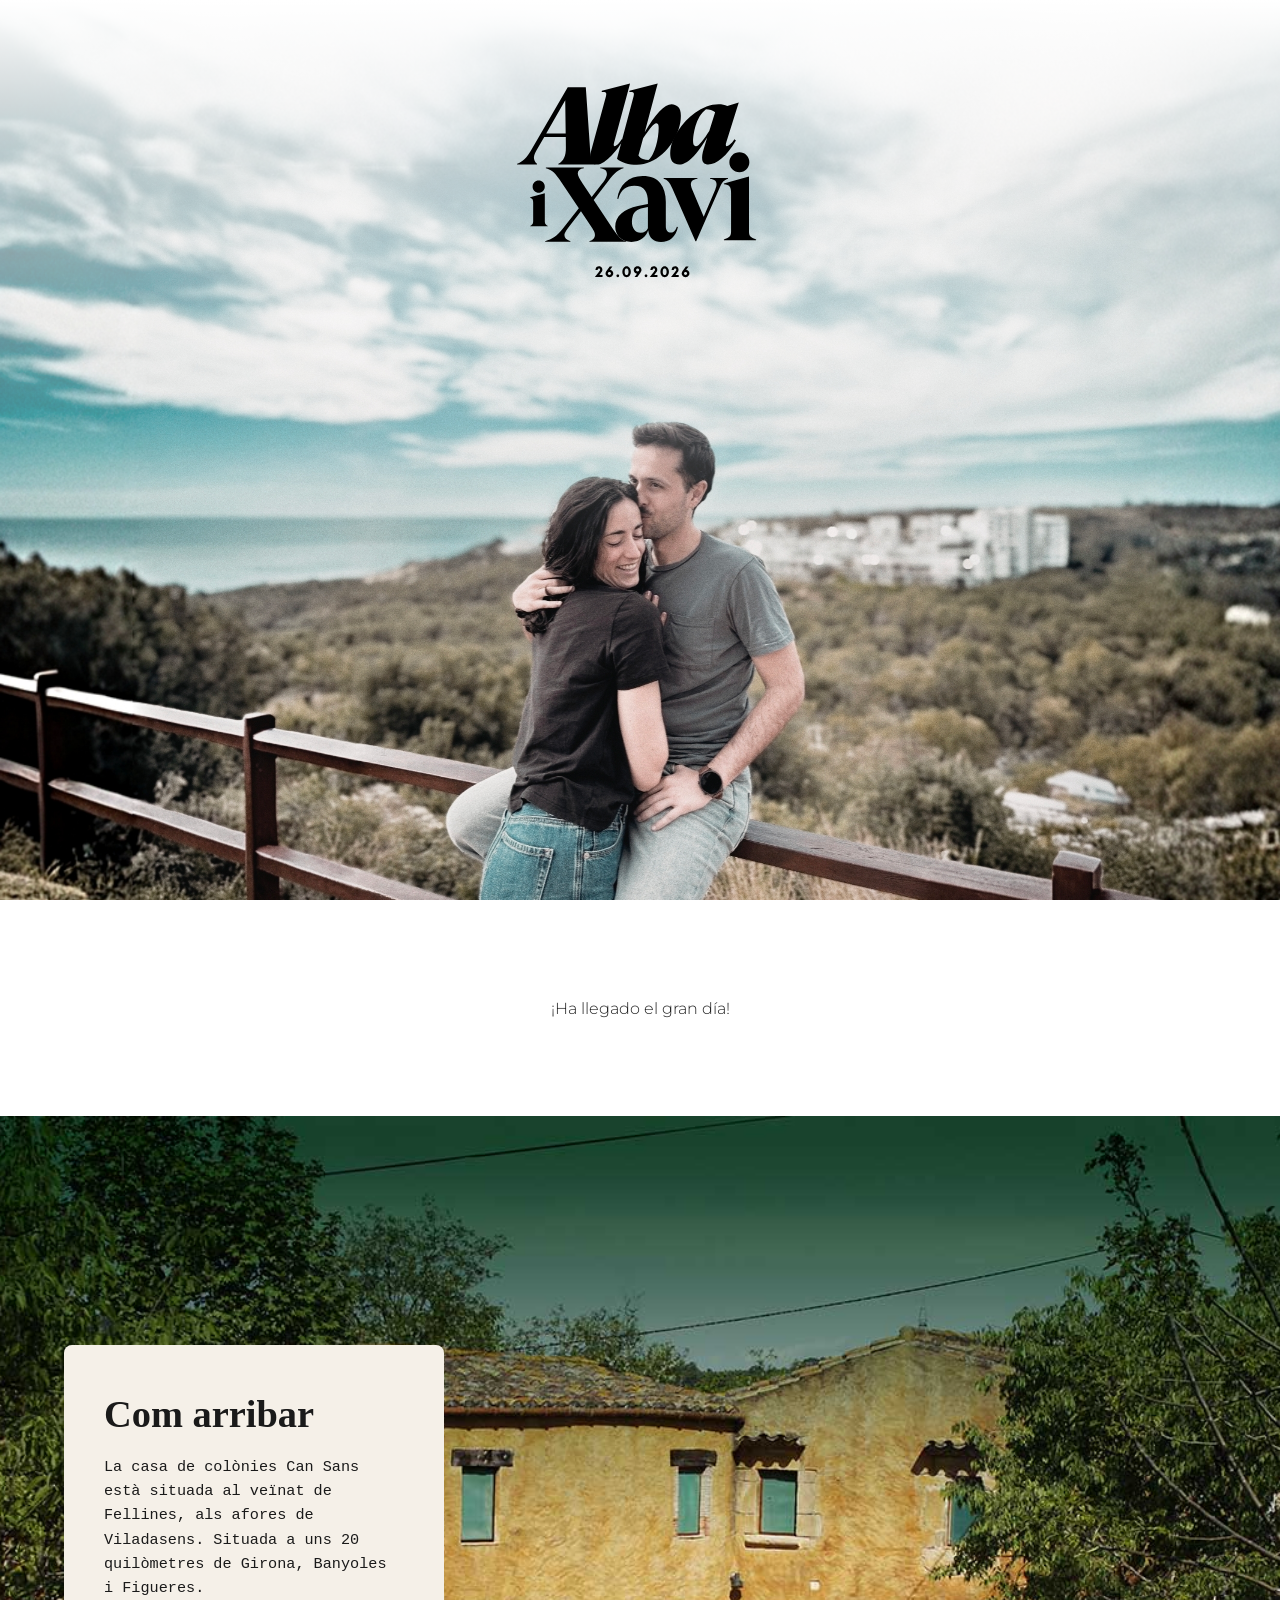
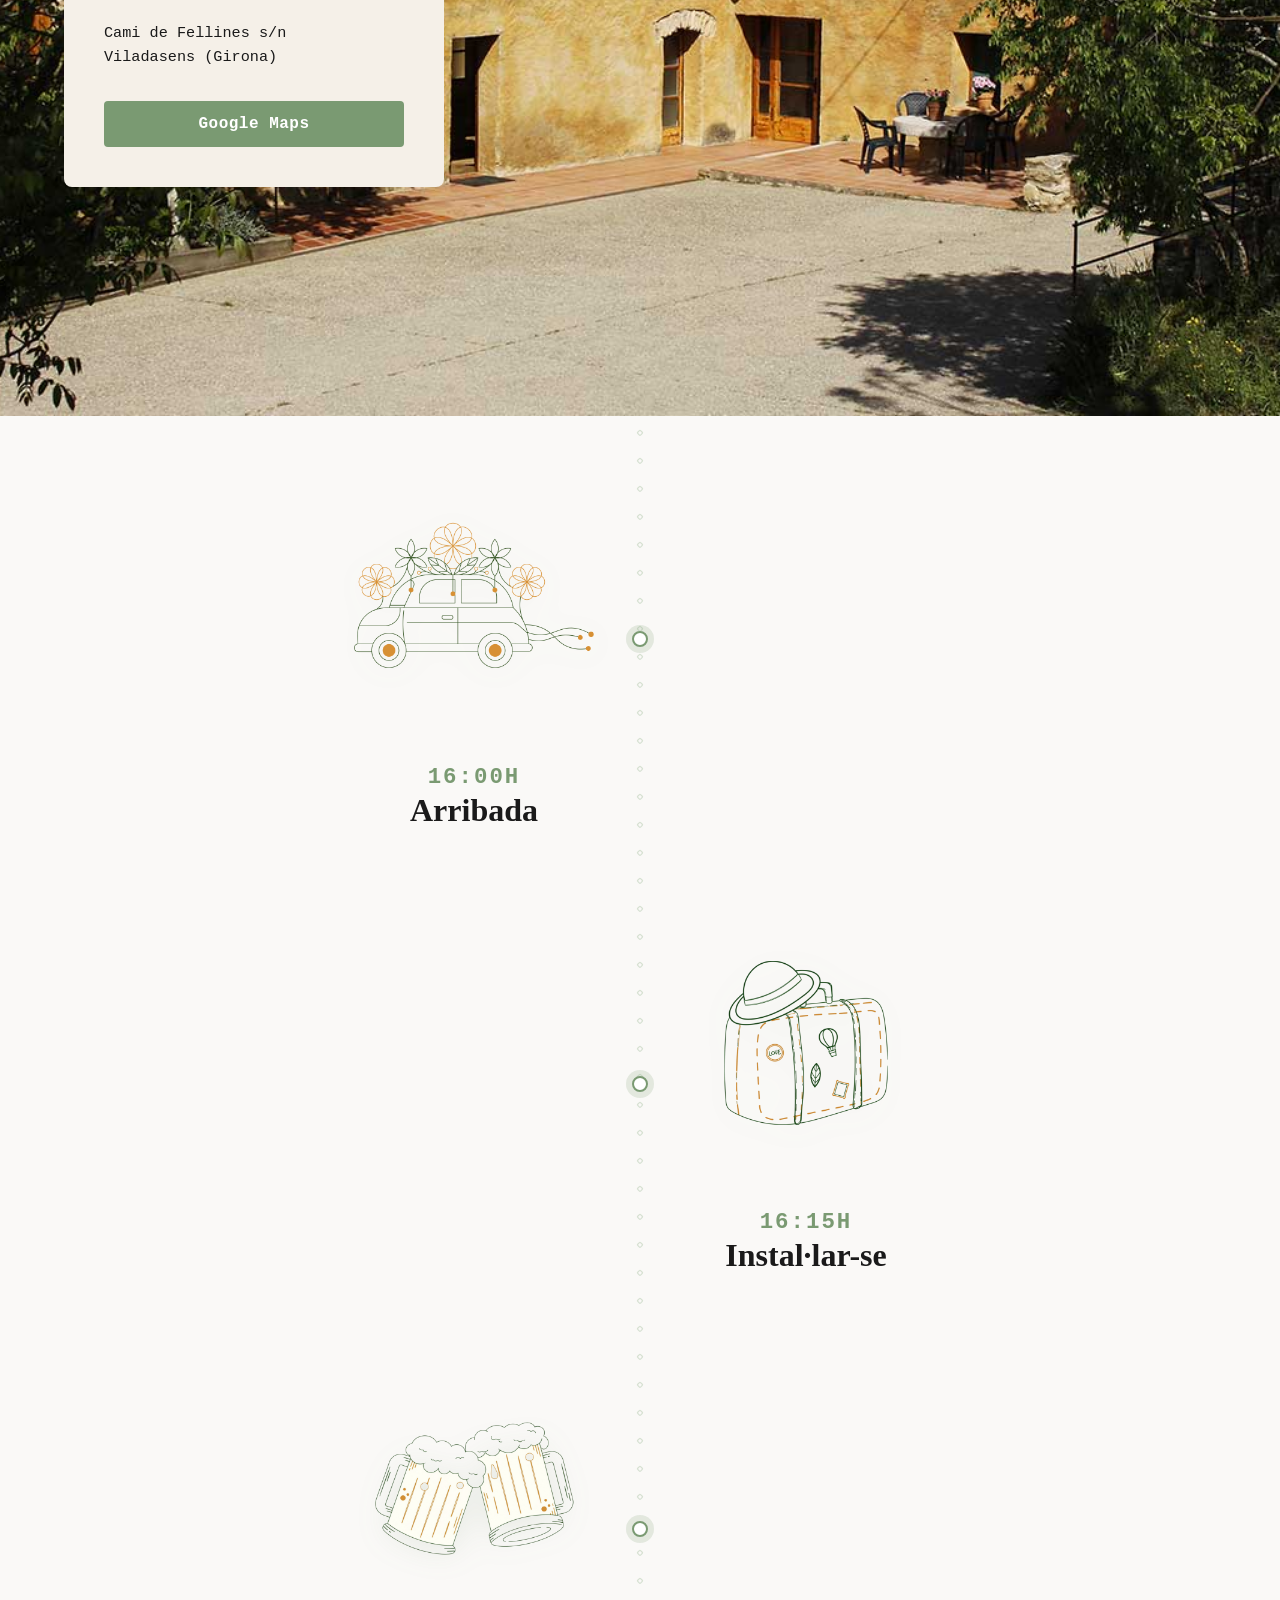
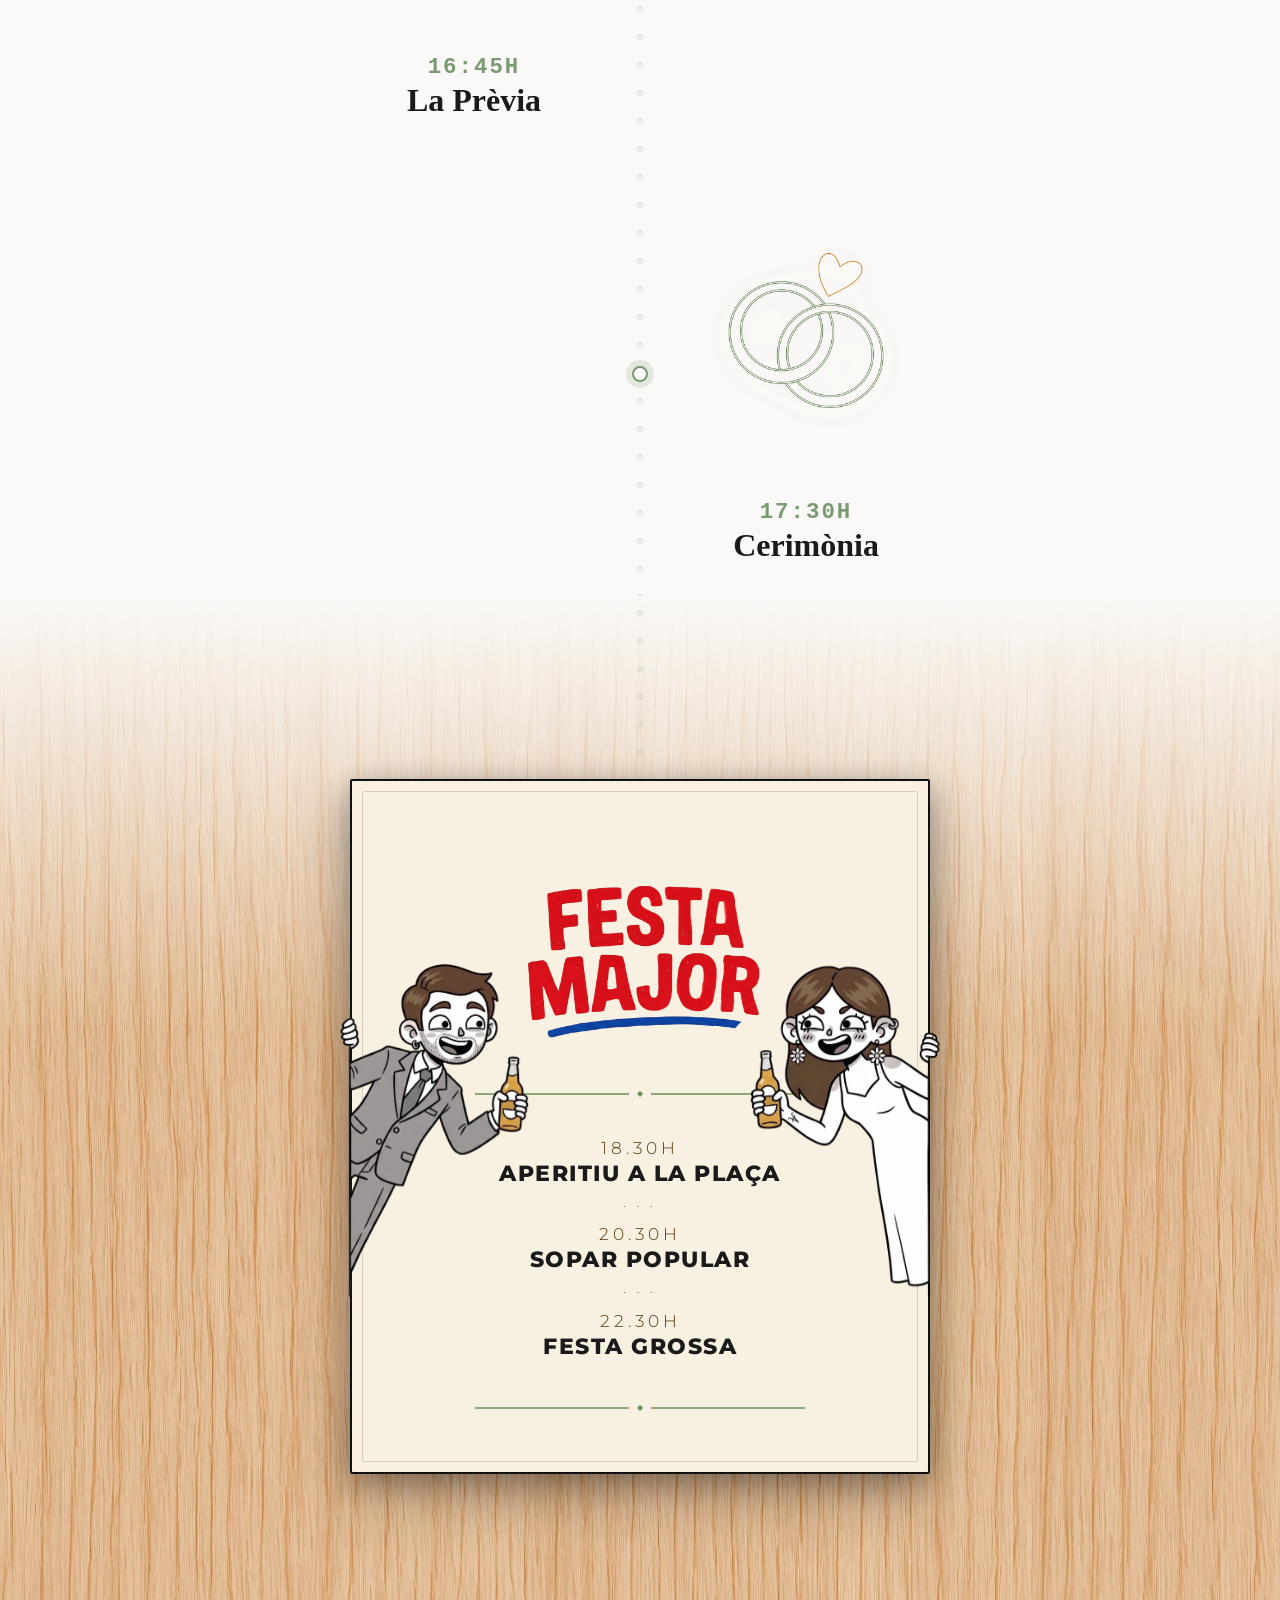
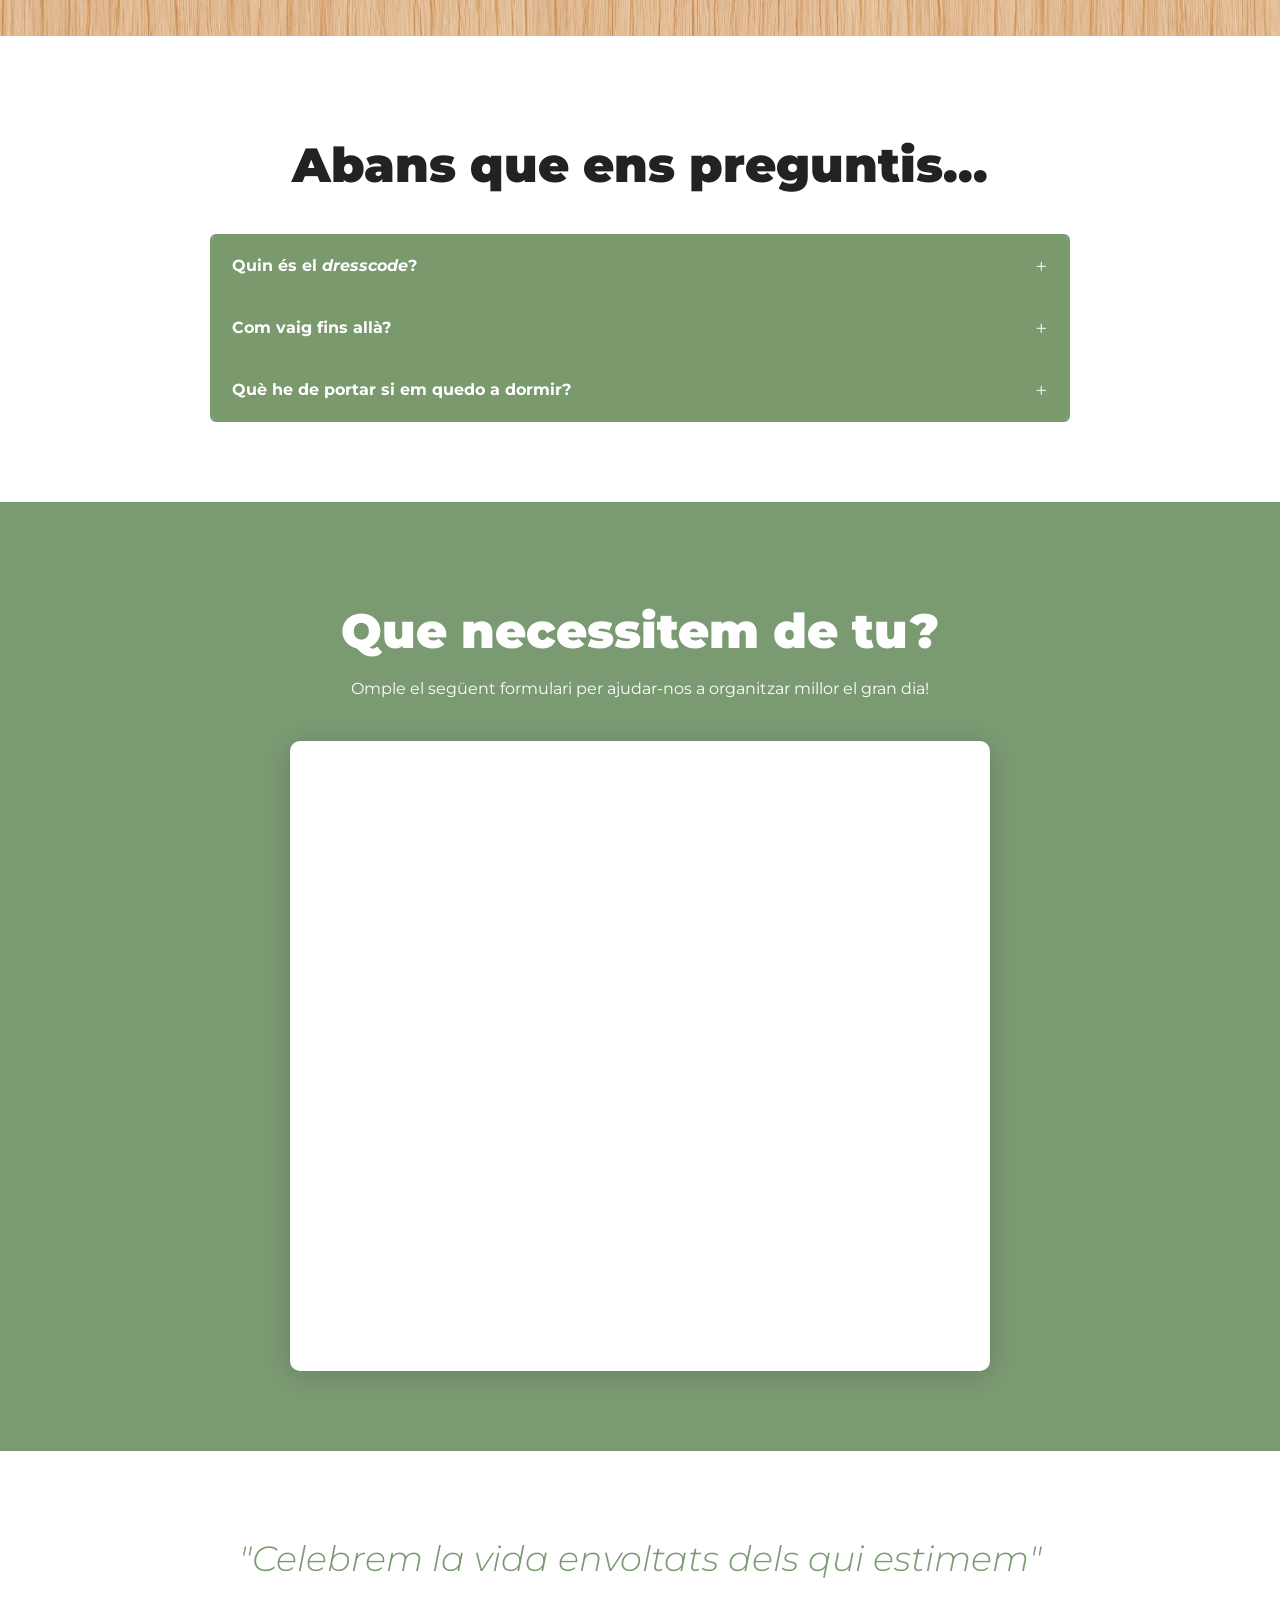
==== index.html @ f05569be "Actualizar estilos CSS y mejorar la presentación visual de la sección de la boda" ====
<!DOCTYPE html>
<html lang="es">

<head>
  <meta charset="UTF-8">
  <meta name="viewport" content="width=device-width, initial-scale=1.0">
  <title>Boda Alba i Xavi</title>
  <link rel="icon" type="image/png" href="assets/img/festamajor/favicon.png">
  <link rel="stylesheet" href="assets/css/main.css">
</head>

<body>
  <main class="hero-section">
    <div class="hero-bg"></div>
    <div class="hero-logo-container">
      <img src="assets/img/logo.svg" alt="logo" class="hero-logo">
    </div>
  </main>

  <section class="countdown-container">
    <div id="countdown" class="countdown"></div>
  </section>

  <section class="location-section">
    <div class="location-bg"></div>
    <div class="location-card">
      <h2 class="location-title">Com arribar</h2>
      <p class="location-desc">La casa de colònies Can Sans està situada al veïnat de Fellines, als afores de
        Viladasens. Situada a uns 20 quilòmetres de Girona, Banyoles i Figueres.</p>
      <p class="location-address">Cami de Fellines s/n<br>Viladasens (Girona)</p>
      <a class="maps-btn" href="https://maps.app.goo.gl/ukFLAEK5EjDUNGdo9" target="_blank" rel="noopener">
        Google Maps
      </a>
    </div>
  </section>

  <section class="timeline-section" id="timeline">
    <div class="timeline-wrapper">
      <div class="timeline-line-track">
        <div class="timeline-line-fill" id="timelineLine"></div>
        <svg class="timeline-dots-svg" id="timelineDots" xmlns="http://www.w3.org/2000/svg"></svg>
      </div>

      <div class="timeline-item tl-left" data-index="0">
        <div class="tl-content">
          <img src="assets/img/1.webp" alt="Arribada" class="tl-img">
          <div class="tl-text">
            <span class="tl-time">16:00h</span>
            <span class="tl-label">Arribada</span>
          </div>
        </div>
        <div class="tl-dot"></div>
      </div>

      <div class="timeline-item tl-right" data-index="1">
        <div class="tl-dot"></div>
        <div class="tl-content">
          <img src="assets/img/2.webp" alt="Instal·lar-se" class="tl-img">
          <div class="tl-text">
            <span class="tl-time">16:15h</span>
            <span class="tl-label">Instal·lar-se</span>
          </div>
        </div>
      </div>

      <div class="timeline-item tl-left" data-index="2">
        <div class="tl-content">
          <img src="assets/img/3.webp" alt="La Prèvia" class="tl-img">
          <div class="tl-text">
            <span class="tl-time">16:45h</span>
            <span class="tl-label">La Prèvia</span>
          </div>
        </div>
        <div class="tl-dot"></div>
      </div>

      <div class="timeline-item tl-right" data-index="3">
        <div class="tl-dot"></div>
        <div class="tl-content">
          <img src="assets/img/4.webp" alt="Cerimònia" class="tl-img">
          <div class="tl-text">
            <span class="tl-time">17:30h</span>
            <span class="tl-label">Cerimònia</span>
          </div>
        </div>
      </div>
    </div>
  </section>

  <section class="festa-major-section">
    <div class="fm-wood-bg"></div>
    <div class="fm-timeline-connector" id="fmConnector">
      <div class="fm-connector-fill" id="fmConnectorFill"></div>
      <svg class="timeline-dots-svg" id="fmConnectorDots" xmlns="http://www.w3.org/2000/svg"></svg>
    </div>

    <div class="fm-scene">
<div class="fm-board">
        <div class="fm-character fm-xavi">
          <img src="assets/img/festamajor/xavi.png" alt="Xavi">
        </div>
        <div class="fm-character fm-alba">
          <img src="assets/img/festamajor/alba.png" alt="Alba">
        </div>
        <div class="fm-poster">
          <div class="fm-poster-bg"></div>
          <div class="fm-poster-content">
            <img src="assets/img/festamajor/festamajor.png" alt="Festa Major" class="fm-logo">
            <div class="fm-divider">
              <span class="fm-divider-line"></span>
              <span class="fm-divider-diamond">◆</span>
              <span class="fm-divider-line"></span>
            </div>
            <div class="fm-schedule">
              <div class="fm-event">
                <span class="fm-time">18.30h</span>
                <span class="fm-event-name">Aperitiu a la Plaça</span>
              </div>
              <div class="fm-event-sep">· · ·</div>
              <div class="fm-event">
                <span class="fm-time">20.30h</span>
                <span class="fm-event-name">Sopar Popular</span>
              </div>
              <div class="fm-event-sep">· · ·</div>
              <div class="fm-event">
                <span class="fm-time">22.30h</span>
                <span class="fm-event-name">Festa Grossa</span>
              </div>
            </div>
            <div class="fm-divider fm-divider-bottom">
              <span class="fm-divider-line"></span>
              <span class="fm-divider-diamond">◆</span>
              <span class="fm-divider-line"></span>
            </div>
          </div>
        </div>
      </div>
    </div>
  </section>

  <section class="faq-section">
    <h2 class="faq-title">Abans que ens preguntis...</h2>
    <div class="faq-list">

      <div class="faq-item">
        <button class="faq-question" aria-expanded="false">
          <span>Quin és el <em>dresscode</em>?</span>
        </button>
        <div class="faq-answer">
          <p>Elegant, però còmode. Tot es farà a l'exterior i estarem envoltats de natura.</p>
        </div>
      </div>

      <div class="faq-item">
        <button class="faq-question" aria-expanded="false">
          Com vaig fins allà?
        </button>
        <div class="faq-answer">
          <p>Allà hi ha parking privat on caben tots els cotxes. Cadascú s'organitza l'anada i la tornada com i amb qui
            vulgui.</p>
        </div>
      </div>

      <div class="faq-item">
        <button class="faq-question" aria-expanded="false">
          Què he de portar si em quedo a dormir?
        </button>
        <div class="faq-answer">
          <p>Pijama, necesser, muda per a l'endemà.<br>No t'has de preocupar ni pels llençols ni per l'esmorzar.</p>
        </div>
      </div>

    </div>
  </section>

  <section class="form-section">
    <div class="form-header">
      <h2 class="form-title">Que necessitem de tu?</h2>
      <p class="form-subtitle">Omple el següent formulari per ajudar-nos a organitzar millor el gran dia!</p>
    </div>
    <div class="form-wrapper">
      <iframe
        src="https://docs.google.com/forms/d/e/1FAIpQLSfAN0sKSi2p9fyxBdNOtXoeWP3jKQOAlreMnjo8Q2ErCvYEkw/viewform?embedded=true"
        width="100%" height="1645" frameborder="0" marginheight="0" marginwidth="0">Carregant...</iframe>
    </div>
  </section>

  <section class="quote-section">
    <blockquote class="quote-text">
      "Celebrem la vida envoltats dels qui estimem"
    </blockquote>
  </section>

  <script src="assets/js/main.js"></script>
</body>

</html>
---- assets/css/main.css ----
@import url("https://fonts.googleapis.com/css2?family=Montserrat:ital,wght@0,100..900;1,100..900&display=swap");

/* CSS principal para la boda */
body {
  margin: 0;
  padding: 0;
  font-family: "Segoe UI", Arial, sans-serif;
  background: #fff;
  color: #222;
}

/* Hero section: imagen a pantalla completa */
.hero-section {
  position: relative;
  width: 100vw;
  height: 100dvh;
  min-height: 100svh;
  overflow: hidden;
}
.hero-bg {
  position: absolute;
  top: 0;
  left: 0;
  width: 100%;
  height: 100%;
  background:
    linear-gradient(
      180deg,
      rgba(255, 255, 255, 1) 0%,
      rgba(255, 255, 255, 0) 62%
    ),
    url("../img/intro.jpeg") center center/cover no-repeat;
  z-index: 1;
}
.countdown-container {
  display: flex;
  justify-content: center;
  height: auto;
  background-color: #ffffffb3;
  padding: 20px 12px;
  font-family: "Montserrat", sans-serif;
  font-weight: 300;
  align-items: center;
  height: 120px;
}
.countdown {
  display: flex;
  align-items: center;
  gap: clamp(10px, 4vw, 36px);
}
.countdown-unit {
  display: flex;
  flex-direction: column;
  align-items: center;
  gap: 5px;
}
.countdown-number {
  font-family: "Courier New", Courier, monospace;
  font-size: clamp(1.6rem, 8vw, 3.5rem);
  font-weight: 700;
  letter-spacing: 2px;
  color: #1a1a1a;
  line-height: 1;
}
.countdown-label {
  font-family: "Montserrat", sans-serif;
  font-size: clamp(0.5rem, 2vw, 0.65rem);
  font-weight: 600;
  letter-spacing: 2px;
  text-transform: uppercase;
  color: #1a1a1a;
}
.countdown-separator {
  font-size: clamp(1.2rem, 5vw, 2rem);
  color: #1a1a1a;
  font-weight: 200;
  line-height: 1;
  align-self: flex-start;
  margin-top: 3px;
}
.hero-date {
  color: #fff;
  font-size: 1rem;
  font-weight: 500;
  text-shadow: 0 2px 8px rgba(0, 0, 0, 0.25);
  letter-spacing: 1px;
  text-align: center;
}

/* Location section */
.location-section {
  position: relative;
  width: 100vw;
  height: 100dvh;
  min-height: 100svh;
  overflow: hidden;
  display: flex;
  align-items: center;
  justify-content: center;
}
.location-bg {
  position: absolute;
  top: 0;
  left: 0;
  width: 100%;
  height: 100%;
  background: url("../img/lloc.jpg") center center/cover no-repeat;
  z-index: 1;
}
.location-card {
  position: relative;
  z-index: 2;
  background: #f5f0e8;
  border-radius: 8px;
  padding: 48px 40px 40px;
  max-width: 380px;
  width: 100%;
  box-sizing: border-box;
  margin: 0 24px;
  display: flex;
  flex-direction: column;
  gap: 0;
}
.location-title {
  font-family: Georgia, "Times New Roman", serif;
  font-size: 2.4rem;
  font-weight: 700;
  color: #1a1a1a;
  margin: 0 0 20px;
  line-height: 1.1;
}
.location-desc {
  font-family: "Courier New", Courier, monospace;
  font-size: 0.95rem;
  color: #1a1a1a;
  line-height: 1.6;
  margin: 0 0 20px;
}
.location-address {
  font-family: "Courier New", Courier, monospace;
  font-size: 0.95rem;
  color: #1a1a1a;
  line-height: 1.6;
  margin: 0 0 32px;
}
.maps-btn {
  display: flex;
  align-items: center;
  justify-content: center;
  background: #7a9a72;
  color: #fff;
  font-family: "Courier New", Courier, monospace;
  font-weight: 600;
  font-size: 1rem;
  padding: 14px 28px;
  border-radius: 4px;
  text-decoration: none;
  transition: background 0.2s;
  letter-spacing: 0.5px;
}
.maps-btn:hover {
  background: #5e7d58;
}

/* Responsive para tablets y escritorio */
@media (min-width: 600px) {
  .hero-date {
    font-size: 1.2rem;
  }
  .countdown-container {
    bottom: 60px;
    padding: 48px 12px;
  }
  .location-section {
    justify-content: flex-start;
    align-items: center;
  }
  .location-card {
    margin-left: clamp(32px, 5vw, 80px);
    width: 380px;
  }
}

/* ── Timeline section ── */
.timeline-section {
  padding: 0;
  background: #faf9f7;
  overflow: hidden;
}

.timeline-heading {
  font-family: Georgia, "Times New Roman", serif;
  font-size: clamp(1.8rem, 5vw, 2.8rem);
  font-weight: 700;
  color: #1a1a1a;
  text-align: center;
  margin: 0 0 64px;
  letter-spacing: 0.5px;
}

.timeline-wrapper {
  position: relative;
  max-width: 680px;
  margin: 0 auto;
  padding: 0 24px;
  display: flex;
  flex-direction: column;
  gap: 0;
}

/* Growing line */
.timeline-line-track {
  position: absolute;
  left: 50%;
  transform: translateX(-50%);
  top: 0;
  bottom: 0;
  width: 2px;
  pointer-events: none;
  z-index: 0;
}

.timeline-line-fill {
  width: 100%;
  height: 0%;
  background: linear-gradient(180deg, #a8be9f 0%, #7a9a72 60%, #5e7d58 100%);
  border-radius: 2px;
  transition: none;
  will-change: height;
}

.timeline-dots-svg {
  position: absolute;
  top: 0;
  left: 50%;
  transform: translateX(-50%);
  width: 14px;
  height: 100%;
  overflow: visible;
  pointer-events: none;
}

/* Timeline items */
.timeline-item {
  position: relative;
  display: flex;
  align-items: center;
  min-height: 160px;
  padding: 32px 0;
  z-index: 1;
  opacity: 0;
  transition: opacity 0.7s ease, transform 0.7s ease;
}

.timeline-item.tl-left {
  justify-content: flex-end;
  padding-right: calc(50% + 36px);
  transform: translateX(-40px);
}

.timeline-item.tl-right {
  justify-content: flex-start;
  padding-left: calc(50% + 36px);
  transform: translateX(40px);
}

.timeline-item.visible {
  opacity: 1;
  transform: translateX(0);
}

.tl-content {
  display: flex;
  flex-direction: column;
  align-items: center;
  gap: 16px;
  max-width: 260px;
}

.tl-img {
  width: 300px;
  height: 300px;
  object-fit: contain;
  filter: drop-shadow(0 4px 16px rgba(90, 120, 80, 0.12));
  transition: transform 0.4s ease;
}

.timeline-item.visible .tl-img {
  animation: floatImg 3s ease-in-out infinite;
}

.timeline-item:nth-child(even).visible .tl-img {
  animation-delay: 0.4s;
}

@keyframes floatImg {
  0%, 100% { transform: translateY(0); }
  50% { transform: translateY(-6px); }
}

.tl-text {
  display: flex;
  flex-direction: column;
  align-items: center;
  gap: 2px;
}

.tl-time {
  font-family: "Courier New", Courier, monospace;
  font-size: 1.4rem;
  font-weight: 700;
  letter-spacing: 2px;
  color: #7a9a72;
  text-transform: uppercase;
}

.tl-label {
  font-family: Georgia, "Times New Roman", serif;
  font-size: 2rem;
  font-weight: 700;
  color: #1a1a1a;
  text-align: center;
}

/* Dot on the line */
.tl-dot {
  position: absolute;
  left: 50%;
  transform: translateX(-50%);
  width: 12px;
  height: 12px;
  border-radius: 50%;
  background: #fff;
  border: 2.5px solid #7a9a72;
  box-shadow: 0 0 0 4px rgba(122, 154, 114, 0.12);
  z-index: 2;
  opacity: 0;
  transition: opacity 0.4s ease 0.5s, box-shadow 0.4s ease;
}

.timeline-item.visible .tl-dot {
  opacity: 1;
  box-shadow: 0 0 0 6px rgba(122, 154, 114, 0.18);
}

@media (max-width: 500px) {
  .timeline-item.tl-left {
    padding-right: calc(50% + 24px);
  }
  .timeline-item.tl-right {
    padding-left: calc(50% + 24px);
  }
  .tl-content {
    max-width: 100%;
  }
  .tl-img {
    width: 100%;
    height: auto;
    max-width: 210px;
  }
  .tl-label {
    font-size: 1.4rem;
  }
  .tl-time {
    font-size: 1.1rem;
  }
}

img.hero-logo {
  z-index: 100;
  width: 300px;
}

.hero-logo-container {
  display: flex;
  width: 100%;
  justify-content: center;
  padding-top: 20px;
}

/* ── Timeline connector into Festa Major ── */
.fm-timeline-connector {
  position: absolute;
  left: 50%;
  top: 0;
  transform: translateX(-50%);
  width: 2px;
  z-index: 1;
  pointer-events: none;
}

.fm-connector-fill {
  width: 100%;
  height: 0%;
  background: linear-gradient(180deg, #5e7d58 0%, #7a9a72 100%);
  border-radius: 2px;
  will-change: height;
}

/* ── Festa Major section ── */
.festa-major-section {
  position: relative;
  min-height: 100dvh;
  display: flex;
  align-items: center;
  justify-content: center;
  padding: 80px 0 60px;
}

.fm-wood-bg {
  position: absolute;
  inset: 0;
  background: url("../img/festamajor/wood.webp") center center / cover no-repeat;
  z-index: 0;
}

.fm-wood-bg::before {
  content: "";
  position: absolute;
  inset: 0;
  background: linear-gradient(to bottom, #faf9f7 0%, transparent 42%);
  z-index: 1;
}

/* Scene: centred container for the board */
.fm-scene {
  position: relative;
  z-index: 2;
  display: flex;
  align-items: center;
  justify-content: center;
  width: 100%;
  max-width: 1200px;
  padding: 0 clamp(80px, 14vw, 160px);
  box-sizing: border-box;
  overflow: visible;
}

/* Characters — centred vertically on the poster */
.fm-character {
  position: absolute;
  top: 50%;
  transform: translateY(-50%);
  width: clamp(100px, 16vw, 190px);
  z-index: 10;
}

.fm-character img {
  width: 100%;
  display: block;
}

/* translateX moves by % of own width — the black edge of each image
   sits at ~35% from its outer side, so shifting by that % aligns it with the poster border */
.fm-xavi {
  left: 0;
  transform: translateX(-5%) translateY(-50%);
}

.fm-alba {
  right: 0;
  transform: translateX(5%) translateY(-50%);
}

/* Board frame — wooden surround */
.fm-board {
  position: relative;
  z-index: 5;
  flex-shrink: 0;
  overflow: visible;
  width: clamp(300px, 52vw, 580px);
  background: none;
  border-radius: 0;
  padding: 0;
  box-shadow: none;
  margin-bottom: 0;
}


/* Chincheta image — relative to .fm-scene so it clears the board's overflow:hidden */
.fm-pin-img {
  position: absolute;
  top: -16px;
  left: 50%;
  transform: translateX(-50%);
  width: clamp(28px, 3.5vw, 44px);
  z-index: 10;
  filter: drop-shadow(0 4px 8px rgba(0,0,0,0.4));
}

/* Poster paper */
.fm-poster {
  position: relative;
  border-radius: 2px;
  overflow: visible;
  border: 2px solid #111;
  box-shadow:
    0 8px 30px rgba(0,0,0,0.3),
    0 25px 60px rgba(0,0,0,0.25);
}

/* Clip the poster content (bg image) without clipping the curl pseudoelements */
.fm-poster-bg,
.fm-poster-content {
  border-radius: 2px;
  overflow: hidden;
}

.fm-poster-bg {
  position: absolute;
  inset: 0;
  background: url("../img/festamajor/fondo.png") center center / cover no-repeat;
  opacity: 0.45;
  z-index: 1;
  pointer-events: none;
}

.fm-poster-content {
  position: relative;
  z-index: 2;
  display: flex;
  flex-direction: column;
  align-items: center;
  padding: clamp(36px, 6vw, 64px) clamp(28px, 5vw, 52px) clamp(36px, 6vw, 60px);
  gap: clamp(16px, 2.5vw, 26px);
  background: rgb(248, 241, 226);
  box-sizing: border-box;
}

/* Inner border frame on the poster */
.fm-poster-content::before {
  content: "";
  position: absolute;
  inset: 10px;
  border: 1.5px solid rgba(80, 50, 20, 0.18);
  border-radius: 2px;
  pointer-events: none;
}

.fm-logo {
  width: 85%;
  max-width: 500px;
  object-fit: contain;
  position: relative;
  z-index: 1;
}

/* Decorative divider */
.fm-divider {
  display: flex;
  align-items: center;
  gap: 8px;
  width: 70%;
}

.fm-divider-line {
  flex: 1;
  height: 1.5px;
  background: #4a7a3a;
  opacity: 0.6;
}

.fm-divider-diamond {
  font-size: 0.5rem;
  color: #4a7a3a;
  opacity: 0.8;
  line-height: 1;
}

.fm-divider-bottom {
  margin-top: 4px;
}

/* Schedule */
.fm-schedule {
  display: flex;
  flex-direction: column;
  align-items: center;
  gap: 0;
  width: 100%;
}

.fm-event {
  display: flex;
  flex-direction: column;
  align-items: center;
  gap: 3px;
  padding: clamp(8px, 1.5vw, 14px) 0;
}

.fm-event-sep {
  font-size: 0.6rem;
  color: #7a5a2a;
  opacity: 0.45;
  letter-spacing: 4px;
  line-height: 1;
}

.fm-time {
  font-family: "Montserrat", sans-serif;
  font-size: clamp(0.8rem, 1.8vw, 1.05rem);
  font-weight: 300;
  letter-spacing: 4px;
  color: #5a3a10;
  text-transform: uppercase;
}

.fm-event-name {
  font-family: "Montserrat", sans-serif;
  font-size: clamp(0.95rem, 2.2vw, 1.35rem);
  font-weight: 800;
  letter-spacing: 1.5px;
  text-transform: uppercase;
  color: #1a1a1a;
  text-align: center;
  line-height: 1.2;
}

@media (max-width: 600px) {
  .festa-major-section {
    padding: 60px 0;
    min-height: 100dvh;
    align-items: center;
  }

  .fm-scene {
    padding: 0 28px;
    width: 100%;
    box-sizing: border-box;
  }

  .fm-logo {
    width: 300px;
  }

  .fm-board {
    width: 100%;
    box-sizing: border-box;
  }

  .fm-character {
    width: clamp(90px, 26vw, 140px);
  }


  /* Push poster content inward so text doesn't overlap characters */
  .fm-poster-content {
    padding: 44px clamp(80px, 26vw, 130px) 44px;
    gap: 22px;
  }

  .fm-poster-bg {
    opacity: 0.6;
  }

  .fm-time {
    font-size: clamp(0.75rem, 3.5vw, 0.95rem);
    letter-spacing: 3px;
  }

  .fm-event-name {
    font-size: clamp(0.95rem, 4.2vw, 1.2rem);
    letter-spacing: 1px;
  }

  .fm-logo {
    width: 300px;
  }

  .fm-pin-img {
    width: clamp(24px, 6vw, 36px);
    top: -4px;
  }
}

/* ── Festa Major entrance animations ── */

@keyframes fm-pin-drop {
  0%   { transform: translateX(-50%) translateY(-140px); opacity: 0; }
  60%  { transform: translateX(-50%) translateY(8px);    opacity: 1; }
  78%  { transform: translateX(-50%) translateY(-5px);   opacity: 1; }
  90%  { transform: translateX(-50%) translateY(3px);    opacity: 1; }
  100% { transform: translateX(-50%) translateY(0);      opacity: 1; }
}

@keyframes fm-board-in {
  0%   { opacity: 0; transform: scale(0.72); }
  70%  { opacity: 1; transform: scale(1.03); }
  100% { opacity: 1; transform: scale(1); }
}

@keyframes fm-slide-up {
  0%   { opacity: 0; transform: translateY(22px); }
  100% { opacity: 1; transform: translateY(0); }
}

@keyframes fm-line-expand {
  0%   { transform: scaleX(0); opacity: 0; }
  100% { transform: scaleX(1); opacity: 0.6; }
}

@keyframes fm-char-left {
  0%   { transform: translateX(-80px) translateY(-50%); }
  100% { transform: translateX(-5%) translateY(-50%); }
}

@keyframes fm-char-right {
  0%   { transform: translateX(80px) translateY(-50%); }
  100% { transform: translateX(5%) translateY(-50%); }
}

@keyframes fm-char-fade {
  0%   { opacity: 0; }
  100% { opacity: 1; }
}

/* Initial hidden states — elements wait until .fm-animate is added to .fm-scene */
.fm-scene .fm-pin-img       { opacity: 0; }
.fm-scene .fm-board         { opacity: 0; }
.fm-scene .fm-logo          { opacity: 0; }
.fm-scene .fm-divider-line  { transform: scaleX(0); opacity: 0; transform-origin: center; }
.fm-scene .fm-event,
.fm-scene .fm-event-sep     { opacity: 0; }
.fm-scene .fm-xavi          { opacity: 0; }
.fm-scene .fm-alba          { opacity: 0; }

/* Triggered states */
.fm-scene.fm-animate .fm-pin-img {
  animation: fm-pin-drop 0.7s cubic-bezier(0.22, 1, 0.36, 1) 1.0s both;
}

.fm-scene.fm-animate .fm-board {
  animation: fm-board-in 0.65s cubic-bezier(0.34, 1.36, 0.64, 1) 0.45s both;
}

.fm-scene.fm-animate .fm-logo {
  animation: fm-slide-up 0.5s ease-out 0.95s both;
}

.fm-scene.fm-animate .fm-divider-line {
  animation: fm-line-expand 0.45s ease-out both;
}
.fm-scene.fm-animate .fm-divider:first-of-type .fm-divider-line { animation-delay: 1.2s; }
.fm-scene.fm-animate .fm-divider-bottom .fm-divider-line        { animation-delay: 1.55s; }

.fm-scene.fm-animate .fm-event:nth-child(1) { animation: fm-slide-up 0.4s ease-out 1.3s both; }
.fm-scene.fm-animate .fm-event-sep:nth-child(2) { animation: fm-slide-up 0.4s ease-out 1.42s both; }
.fm-scene.fm-animate .fm-event:nth-child(3) { animation: fm-slide-up 0.4s ease-out 1.54s both; }
.fm-scene.fm-animate .fm-event-sep:nth-child(4) { animation: fm-slide-up 0.4s ease-out 1.66s both; }
.fm-scene.fm-animate .fm-event:nth-child(5) { animation: fm-slide-up 0.4s ease-out 1.78s both; }

.fm-scene.fm-animate .fm-xavi {
  animation:
    fm-char-left 0.35s ease-out 0.6s both,
    fm-char-fade 1.2s ease-out 0.6s both;
}
.fm-scene.fm-animate .fm-alba {
  animation:
    fm-char-right 0.35s ease-out 0.6s both,
    fm-char-fade  1.2s ease-out 0.6s both;
}

/* Respect reduced-motion preference */
@media (prefers-reduced-motion: reduce) {
  .fm-scene .fm-pin-img,
  .fm-scene .fm-board,
  .fm-scene .fm-logo,
  .fm-scene .fm-divider-line,
  .fm-scene .fm-event,
  .fm-scene .fm-event-sep,
  .fm-scene .fm-xavi,
  .fm-scene .fm-alba {
    opacity: 1;
    transform: none;
    animation: none;
  }
}

/* FAQ / Acordeon */
.faq-section {
  padding: 60px 24px 80px;
  max-width: 860px;
  margin: 0 auto;
}

.faq-title {
  font-family: "Montserrat", sans-serif;
  font-size: clamp(2rem, 5vw, 3rem);
  font-weight: 900;
  text-align: center;
  margin-bottom: 40px;
  color: #222;
}

.faq-list {
  display: flex;
  flex-direction: column;
  gap: 0;
  border: 2px solid #7a9a6e;
  border-radius: 6px;
  overflow: hidden;
}

.faq-item {
  border-bottom: 2px solid #7a9a6e;
}

.faq-item:last-child {
  border-bottom: none;
}

.faq-question {
  width: 100%;
  background: #7a9a6e;
  color: #fff;
  border: none;
  padding: 16px 20px;
  text-align: left;
  font-family: "Montserrat", sans-serif;
  font-size: 1rem;
  font-weight: 700;
  cursor: pointer;
  display: flex;
  justify-content: space-between;
  align-items: center;
  gap: 12px;
  transition: background 0.2s;
}

.faq-question em {
  font-style: italic;
  font-weight: 700;
}

.faq-question::after {
  content: "+";
  font-size: 1.4rem;
  font-weight: 300;
  flex-shrink: 0;
  transition: transform 0.25s;
}

.faq-question[aria-expanded="true"]::after {
  transform: rotate(45deg);
}

.faq-answer {
  background: #f0ece3;
  max-height: 0;
  overflow: hidden;
  transition: max-height 0.35s ease, padding 0.35s ease;
  padding: 0 20px;
}

.faq-answer.open {
  max-height: 300px;
  padding: 20px;
}

.faq-answer p {
  margin: 0;
  font-family: "Montserrat", sans-serif;
  font-size: 0.95rem;
  color: #444;
  line-height: 1.6;
  text-align: left;
}

/* Secció formulari */
.form-section {
  background: #7a9a72;
  padding: 60px 24px 80px;
}

.form-header {
  max-width: 860px;
  margin: 0 auto 40px;
  text-align: center;
}

.form-title {
  font-family: "Montserrat", sans-serif;
  font-size: clamp(2rem, 5vw, 3rem);
  font-weight: 900;
  text-align: center;
  margin-bottom: 16px;
  color: #fff;
}

.form-subtitle {
  font-family: "Montserrat", sans-serif;
  font-size: 1rem;
  color: #fff;
  line-height: 1.6;
  margin: 0;
  text-align: center;
}

.form-wrapper {
  max-width: 700px;
  margin: 0 auto;
  background: #fff;
  border-radius: 10px;
  overflow-y: auto;
  max-height: 70vh;
  box-shadow: 0 4px 24px rgba(0, 0, 0, 0.15);
}

.form-wrapper iframe {
  display: block;
  width: 100%;
  border: none;
}

/* Quote final */
.quote-section {
  padding: 80px 24px;
  background: #fff;
  display: flex;
  align-items: center;
  justify-content: center;
}

.quote-text {
  font-family: "Montserrat", sans-serif;
  font-size: clamp(1.4rem, 3.5vw, 2.2rem);
  font-weight: 300;
  font-style: italic;
  color: #7a9a72;
  text-align: center;
  max-width: 90vw;
  margin: 0;
  line-height: 1.6;
  position: relative;
}
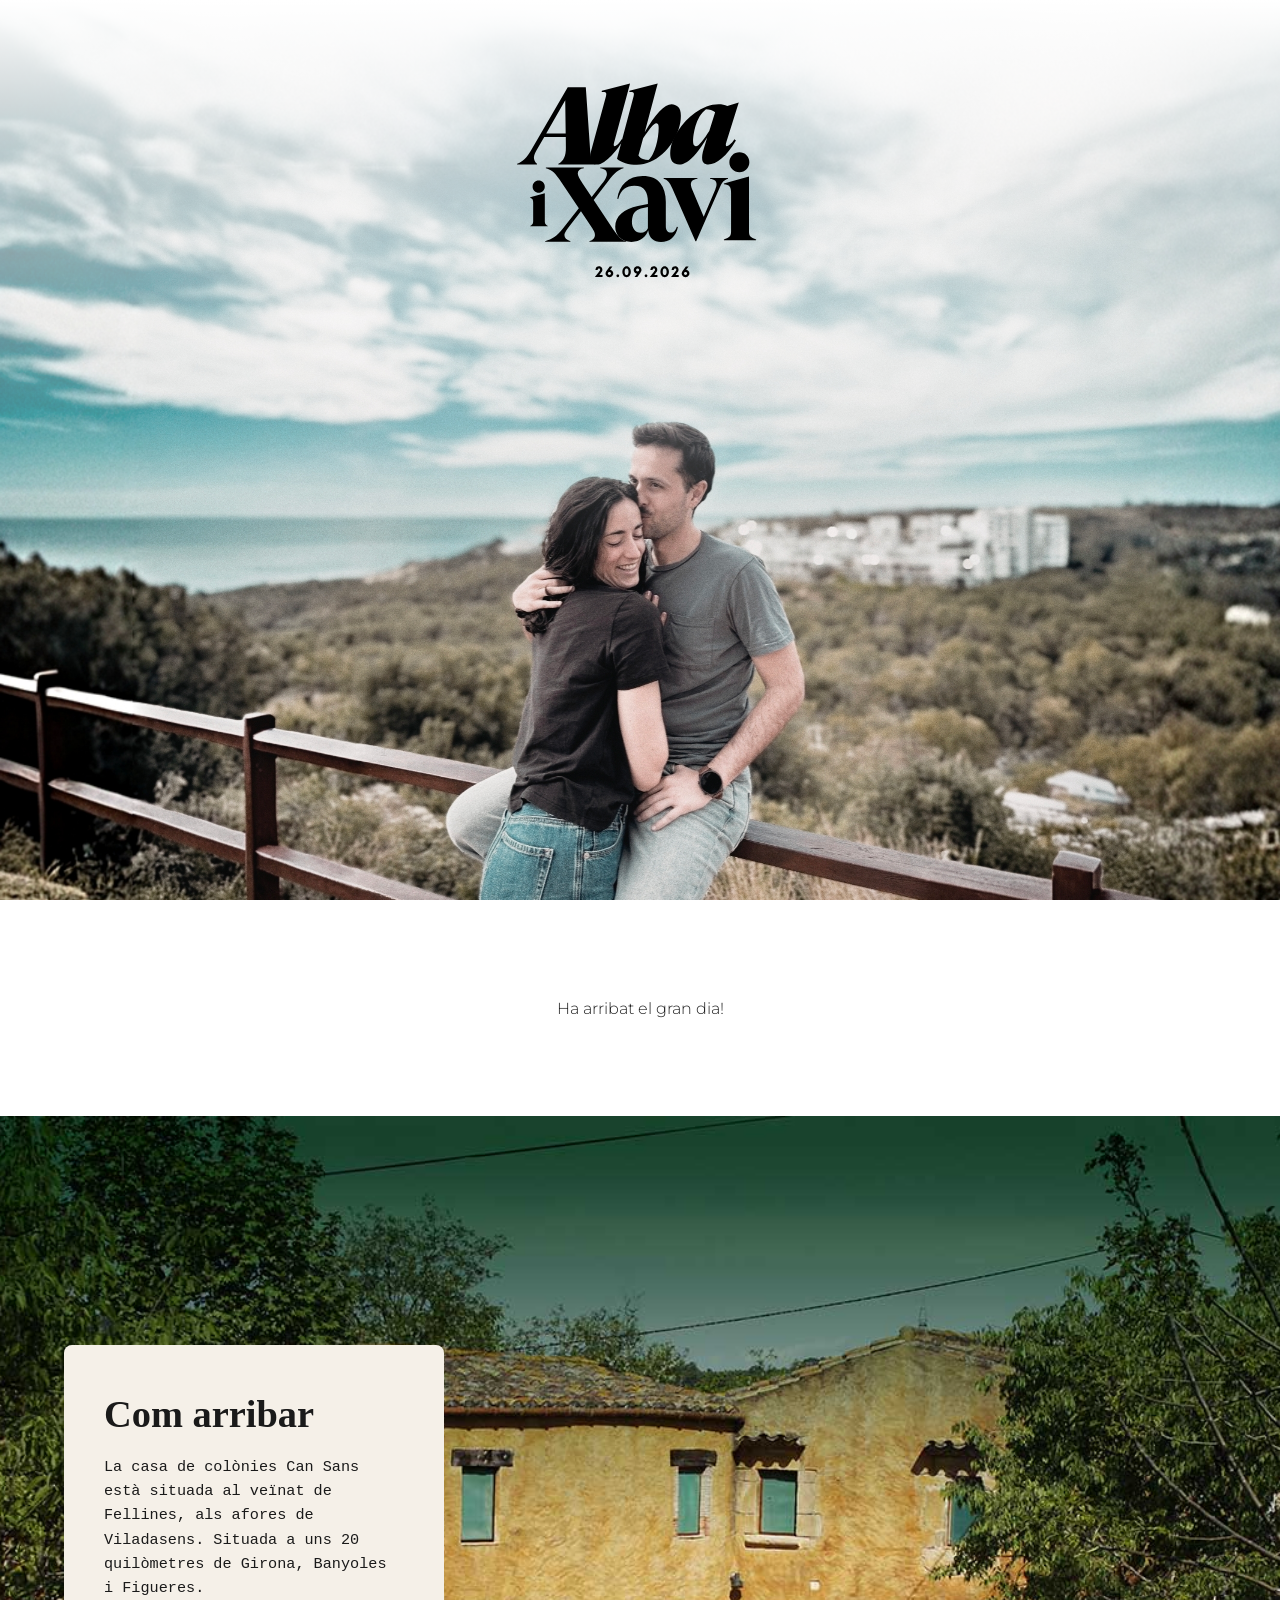
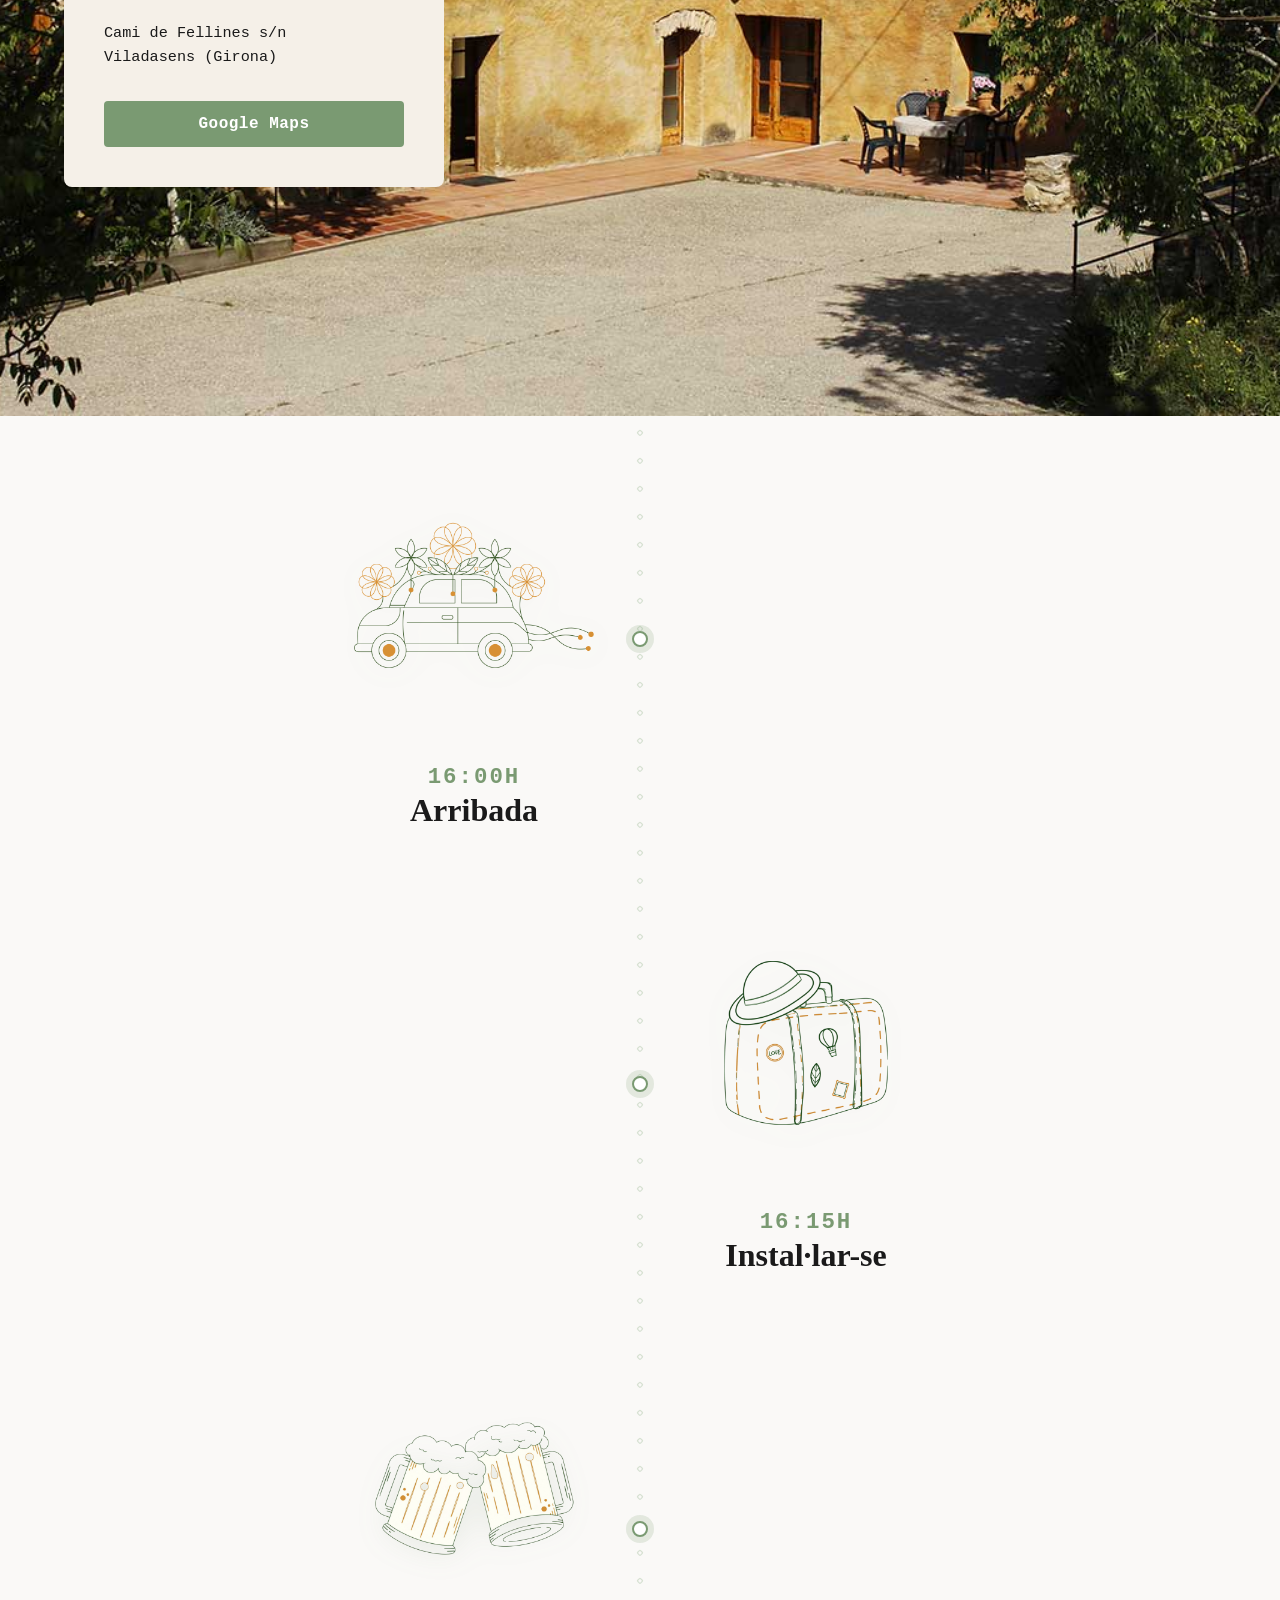
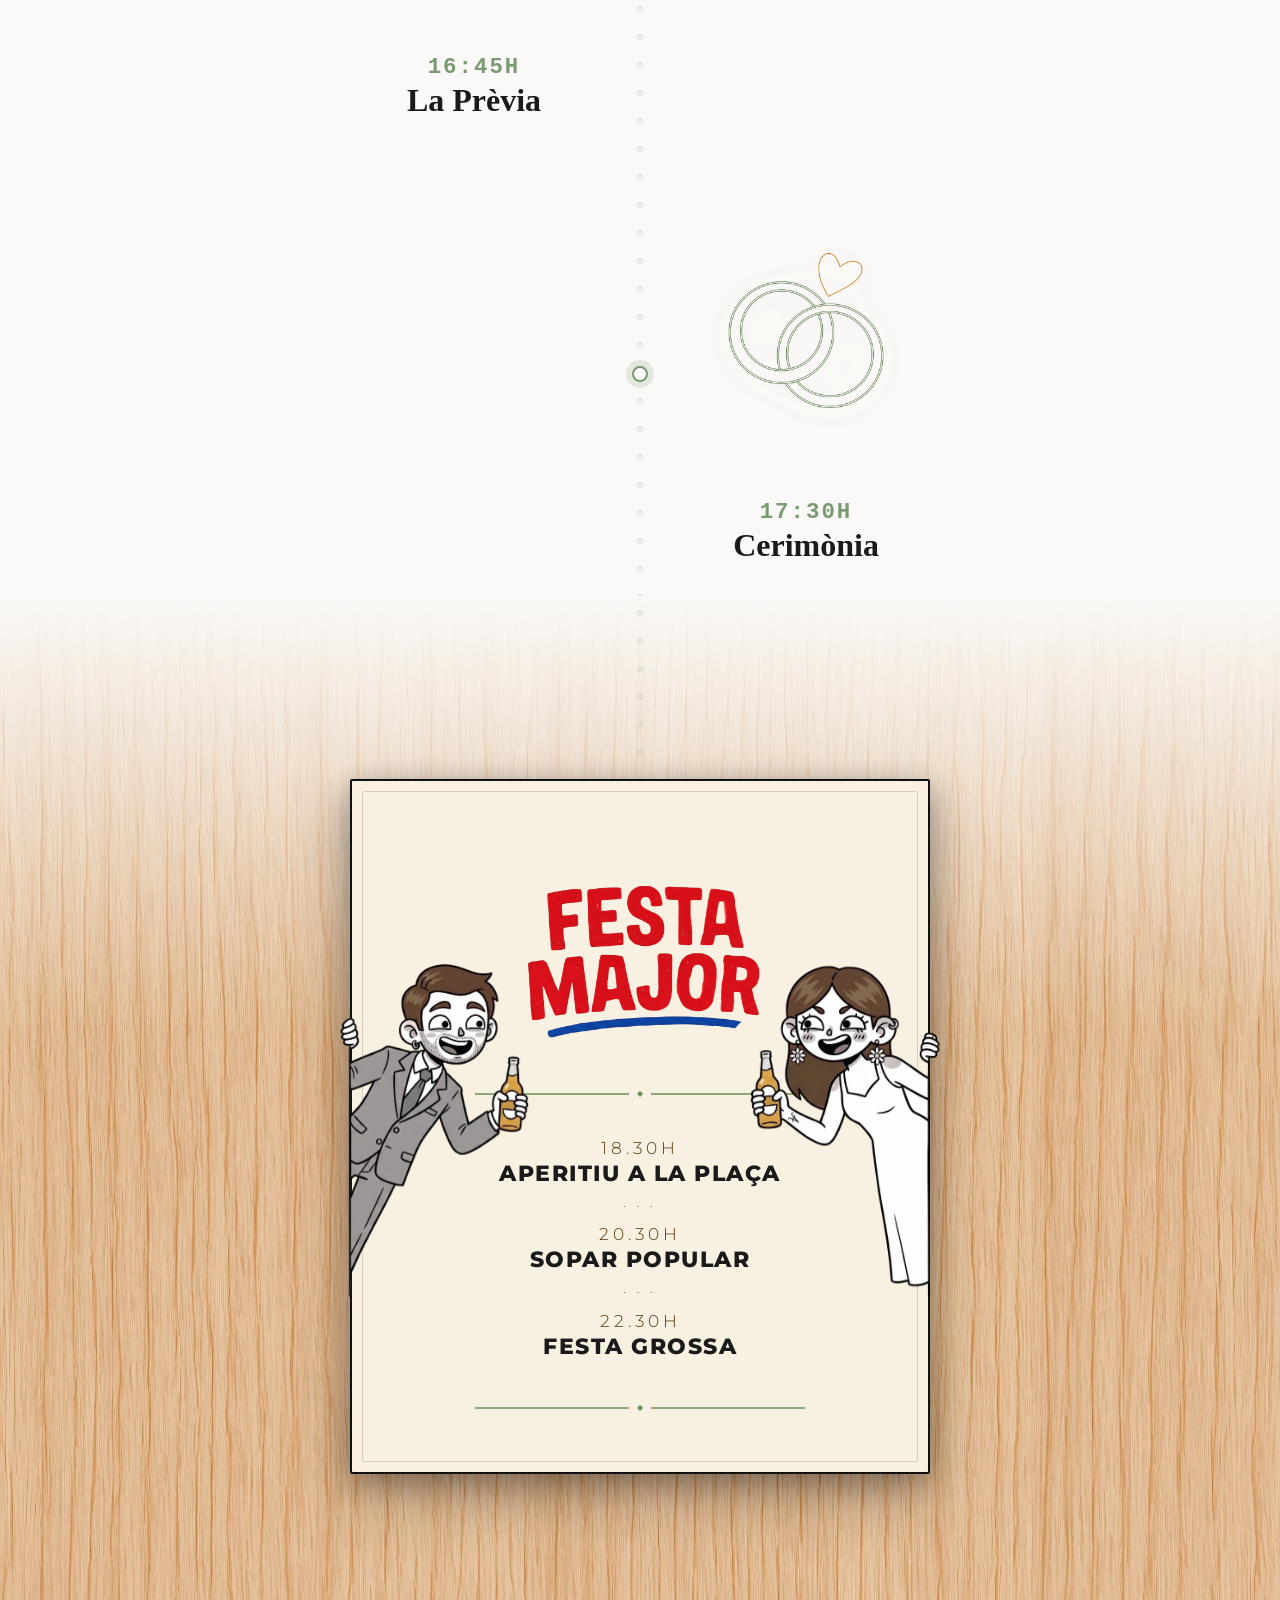
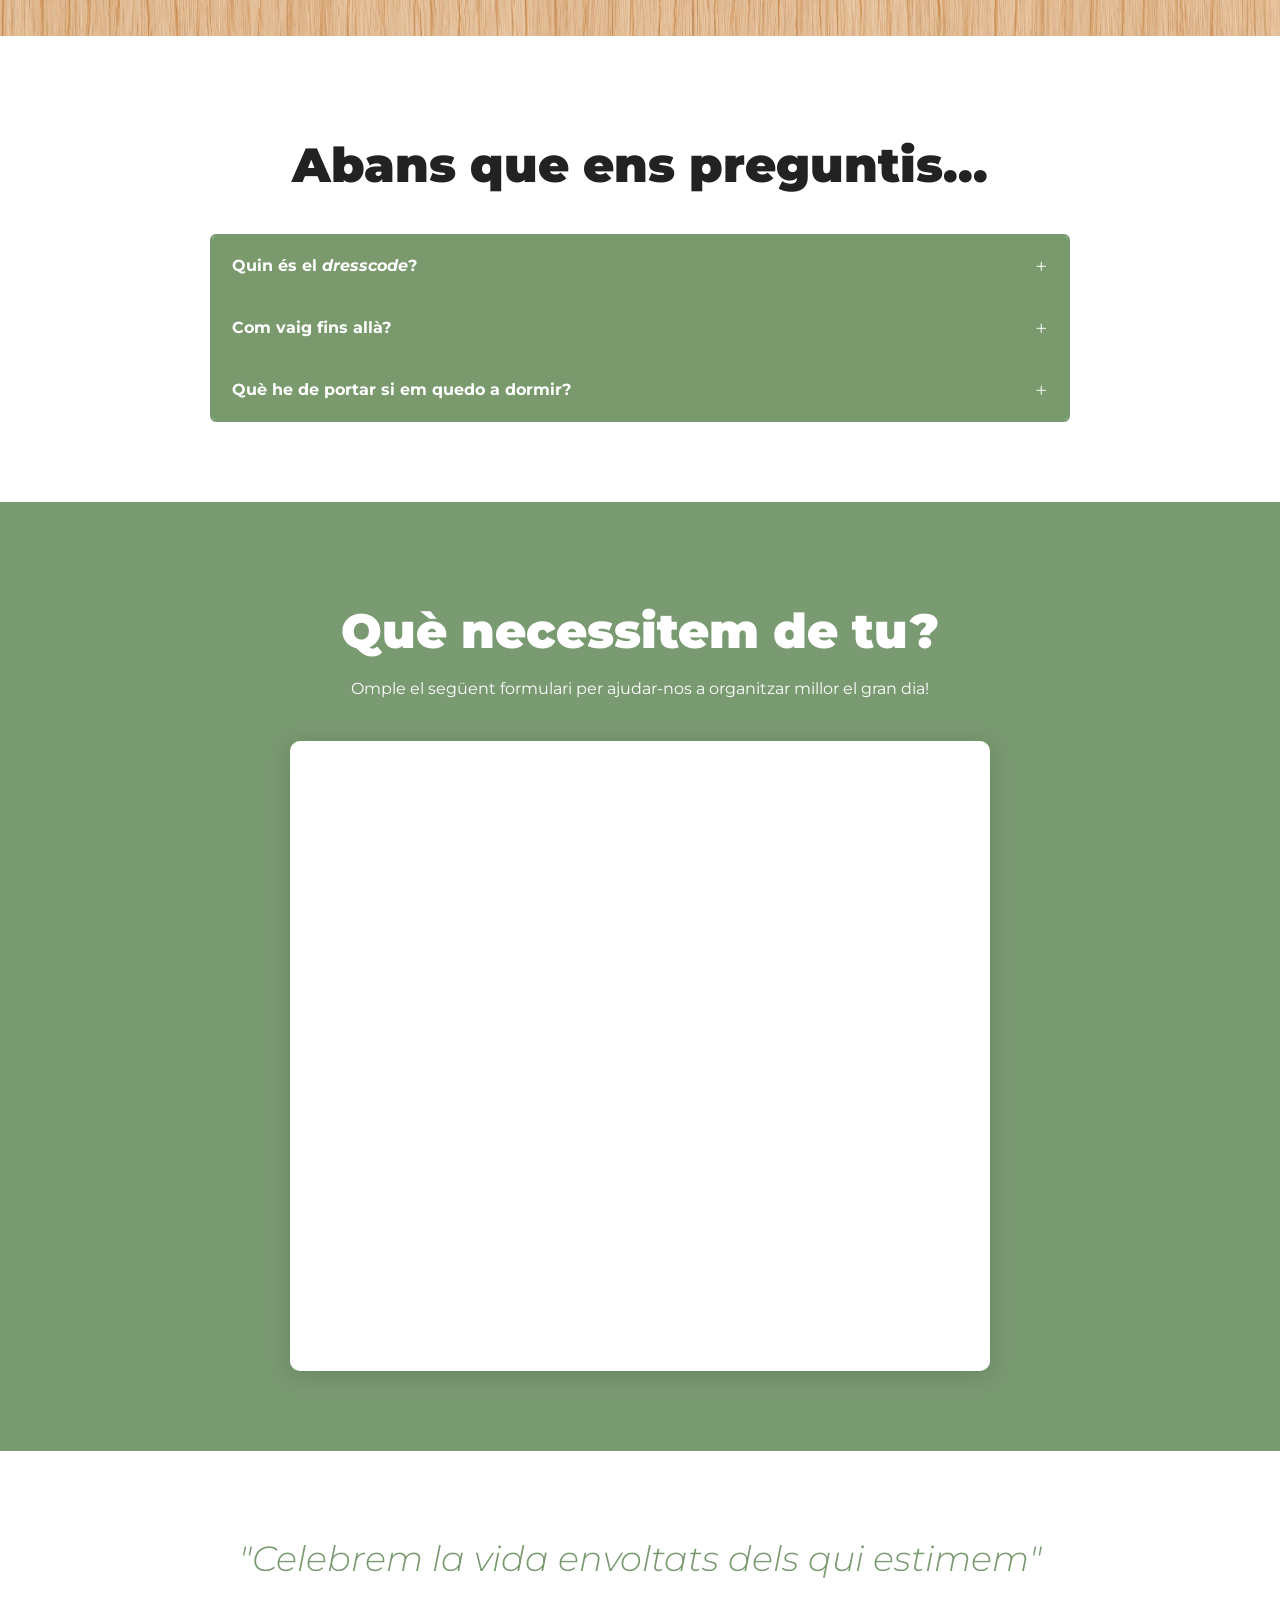
==== commit 209ec060: "Corregir errores tipográficos en la sección de FAQ y actualizar el título del formulario" ====
--- a/index.html
+++ b/index.html
@@ -95,7 +95,7 @@
     </div>
 
     <div class="fm-scene">
-<div class="fm-board">
+      <div class="fm-board">
         <div class="fm-character fm-xavi">
           <img src="assets/img/festamajor/xavi.png" alt="Xavi">
         </div>
@@ -175,7 +175,7 @@
 
   <section class="form-section">
     <div class="form-header">
-      <h2 class="form-title">Que necessitem de tu?</h2>
+      <h2 class="form-title">Què necessitem de tu?</h2>
       <p class="form-subtitle">Omple el següent formulari per ajudar-nos a organitzar millor el gran dia!</p>
     </div>
     <div class="form-wrapper">
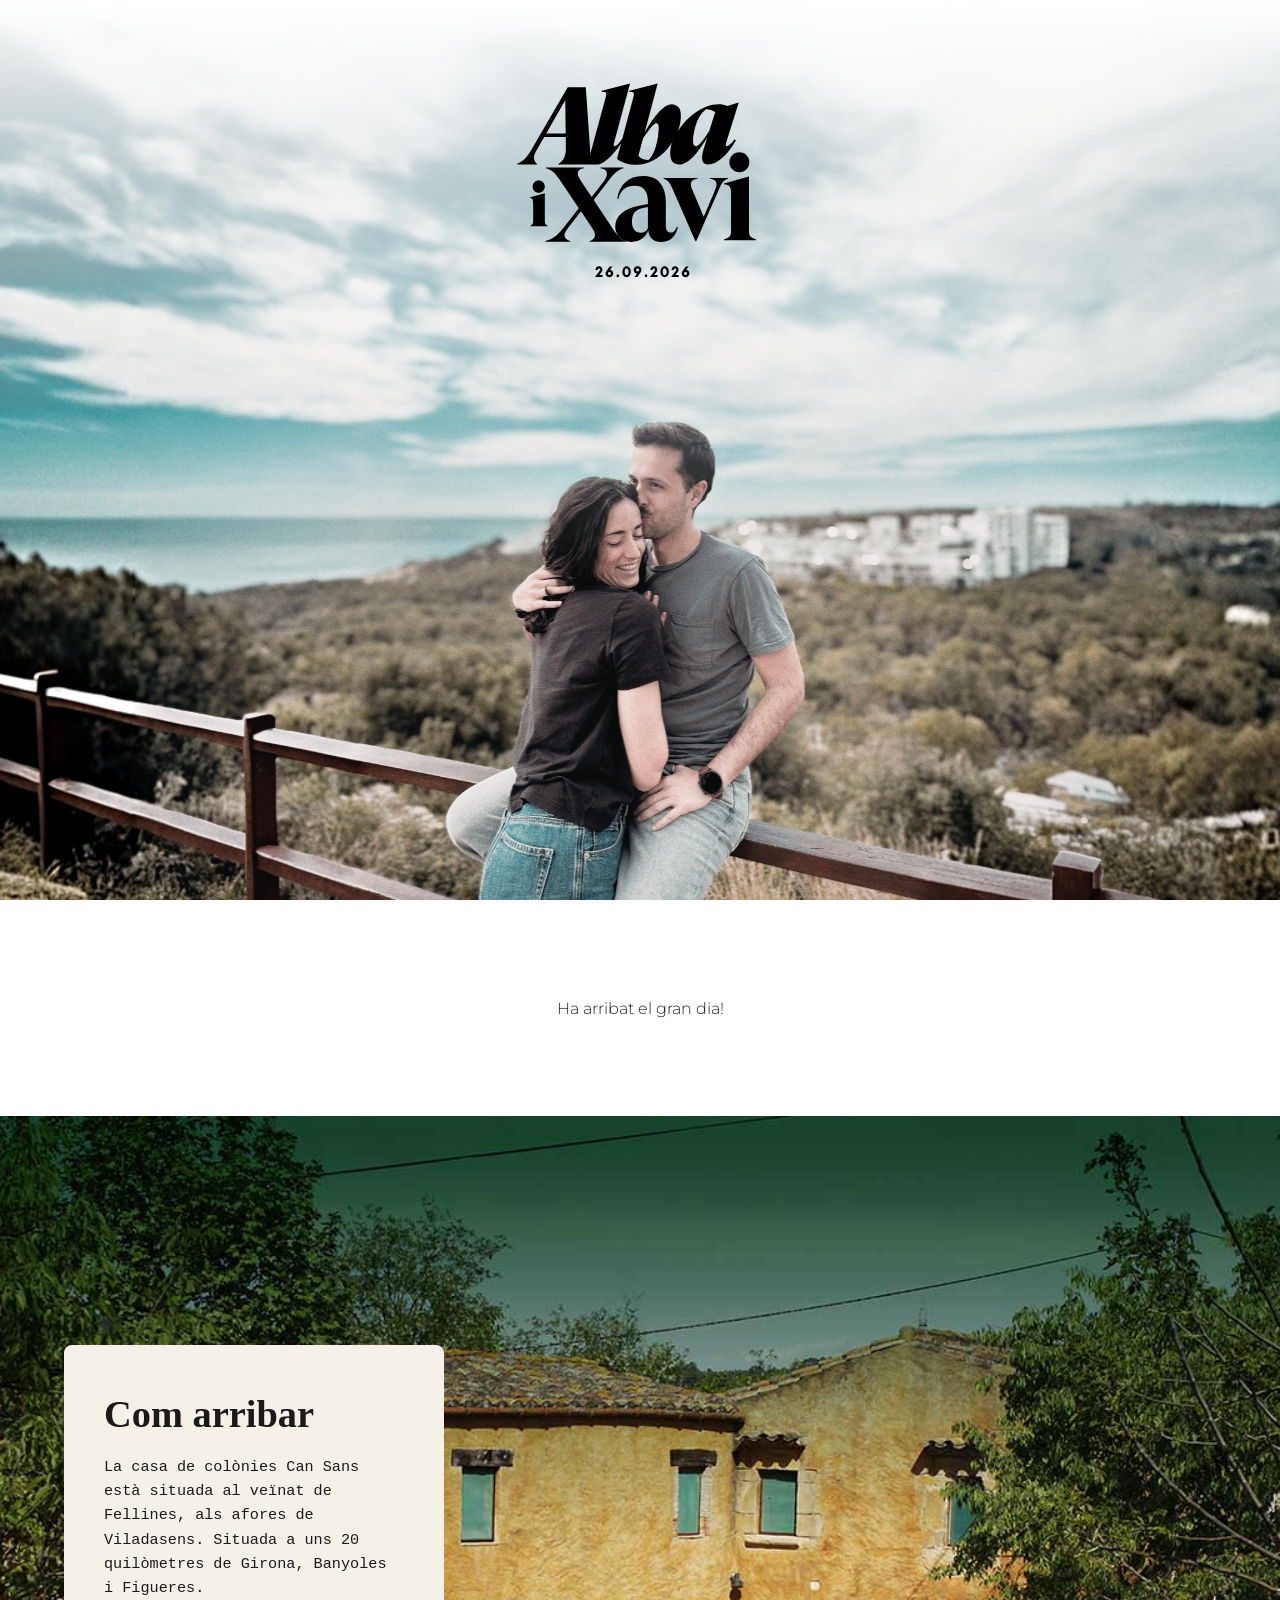
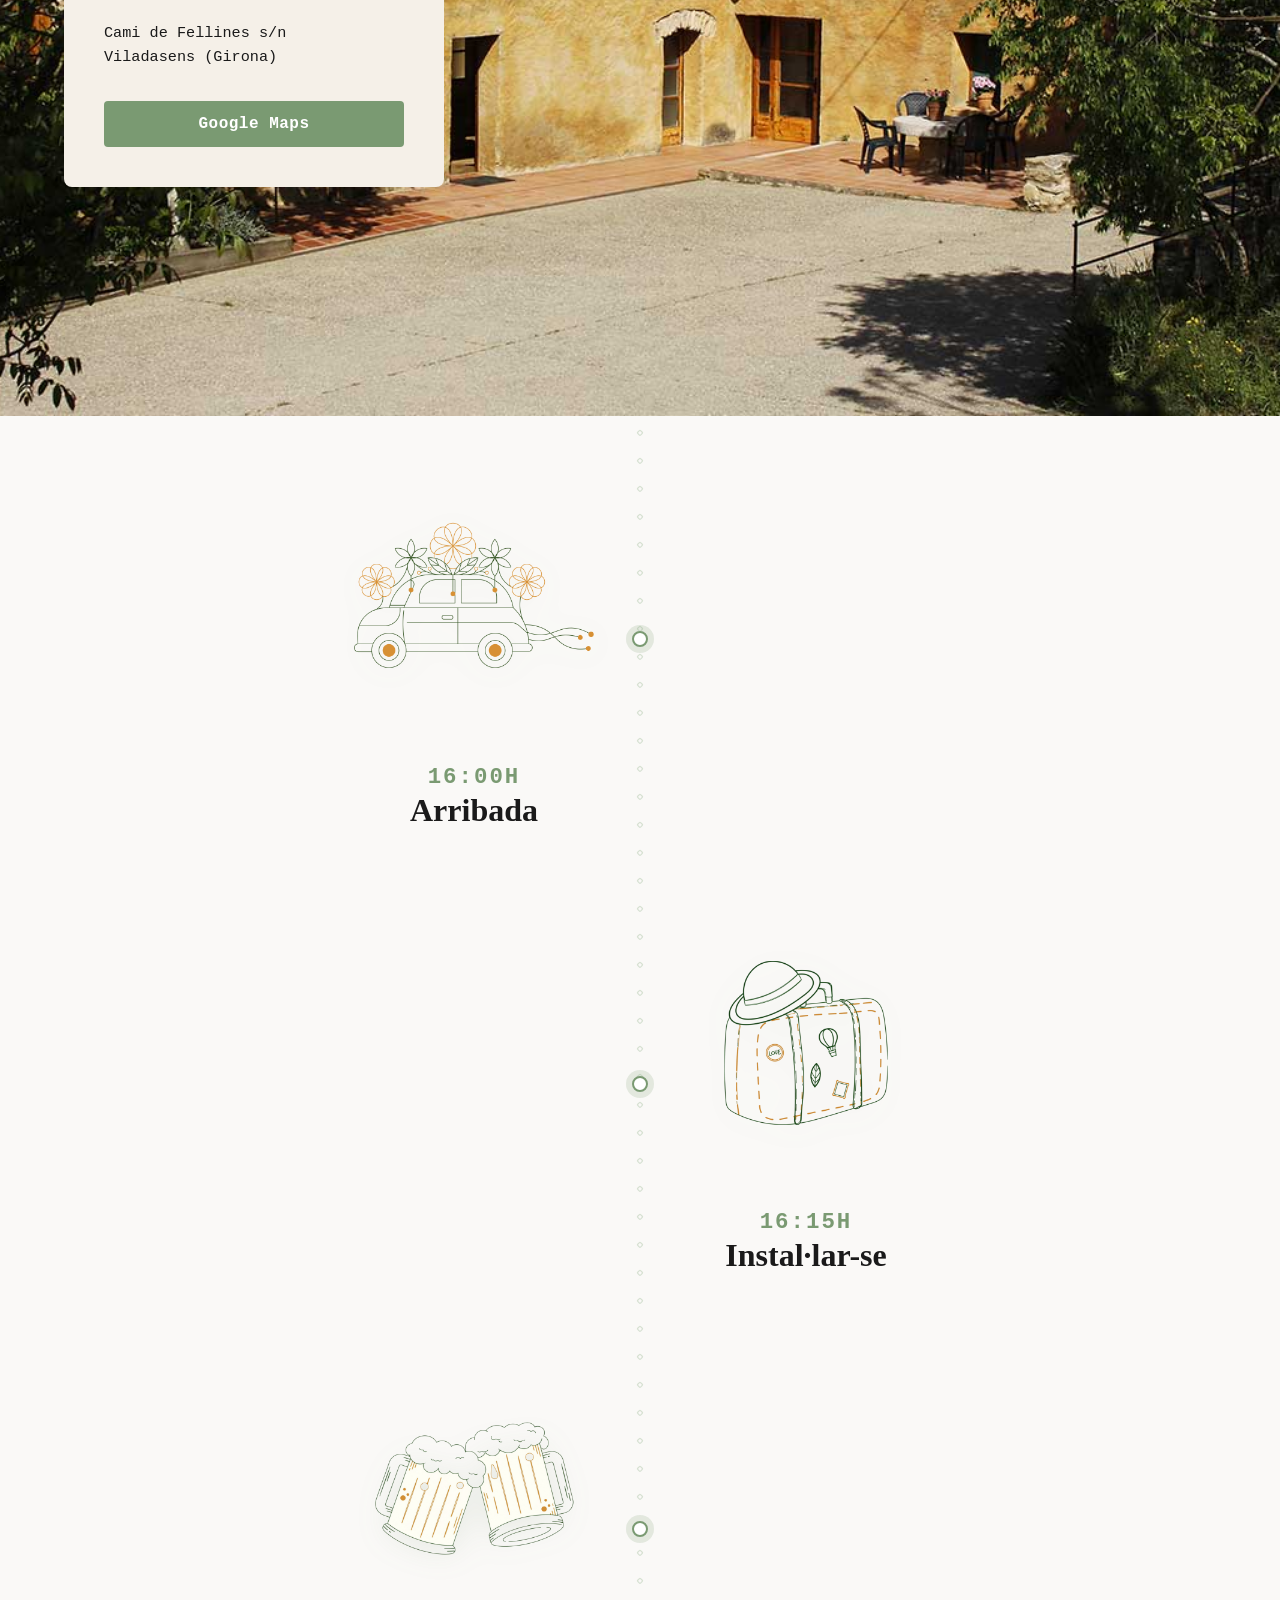
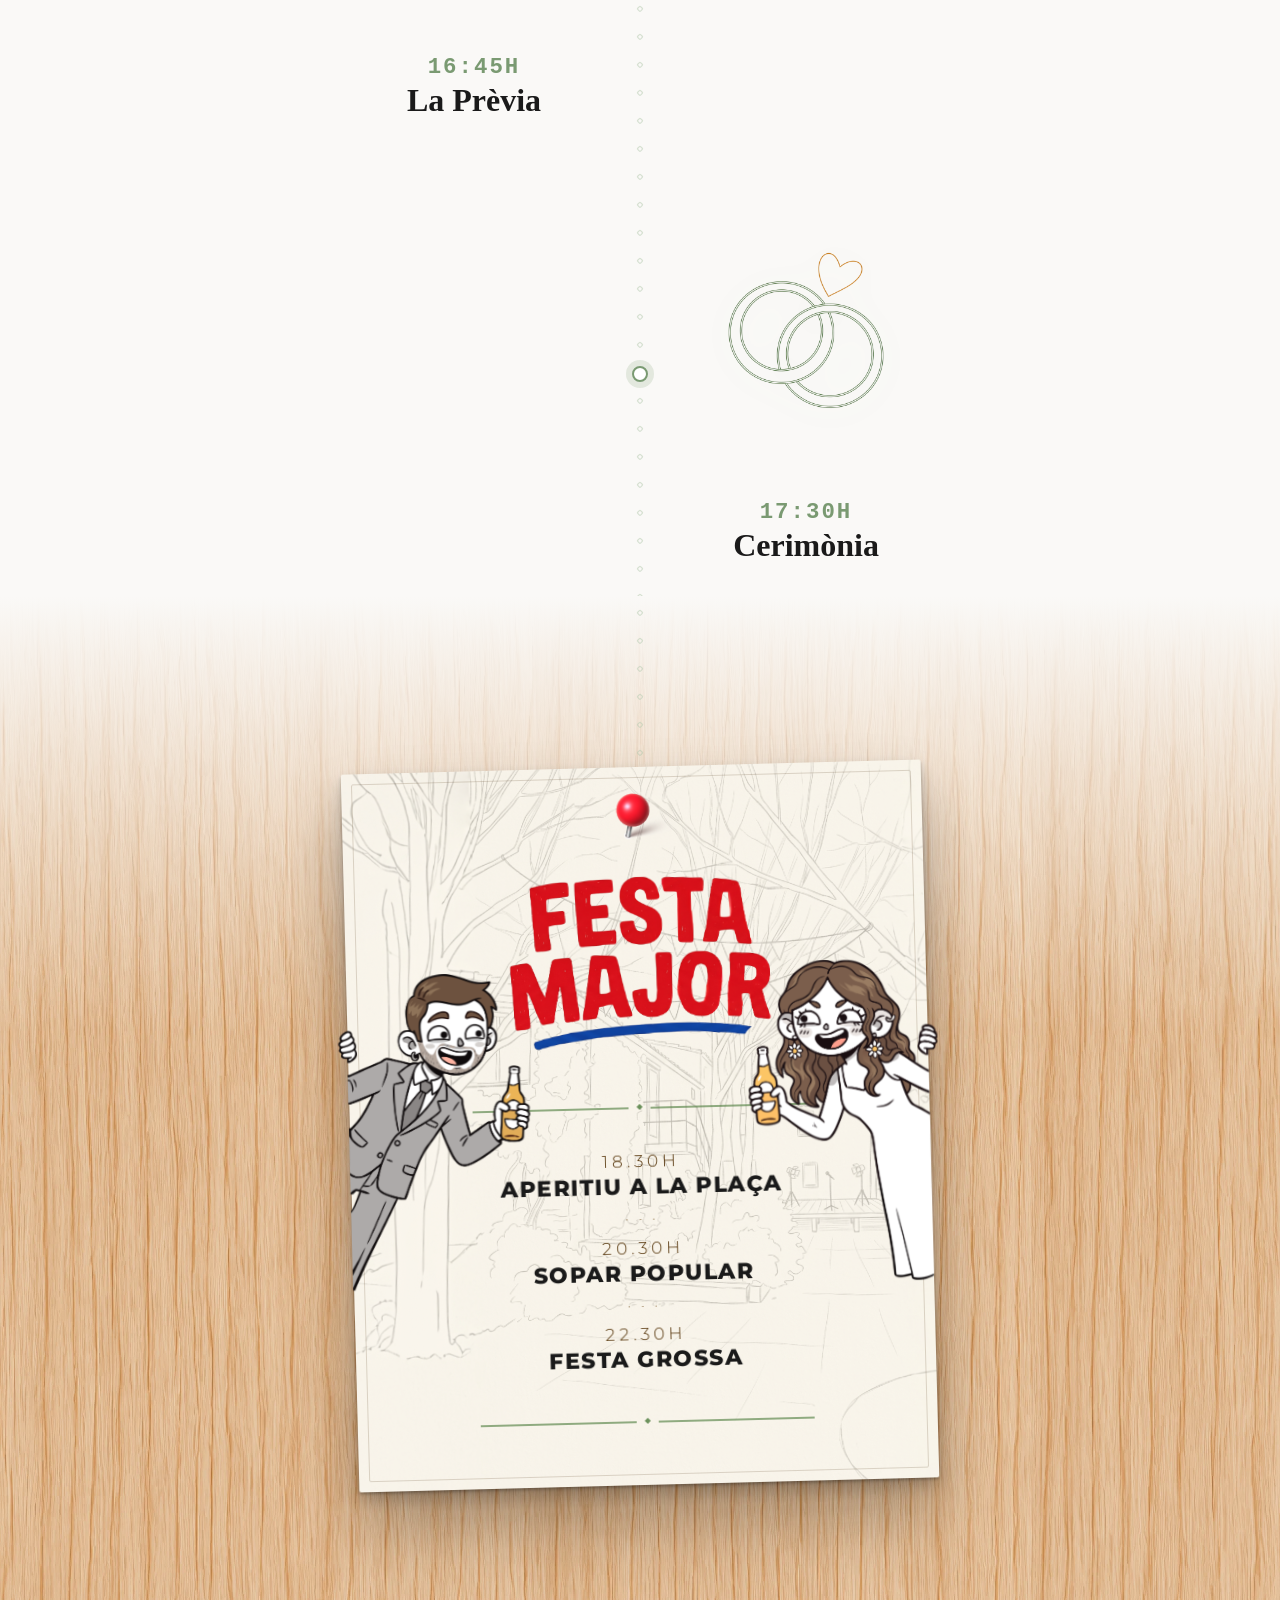
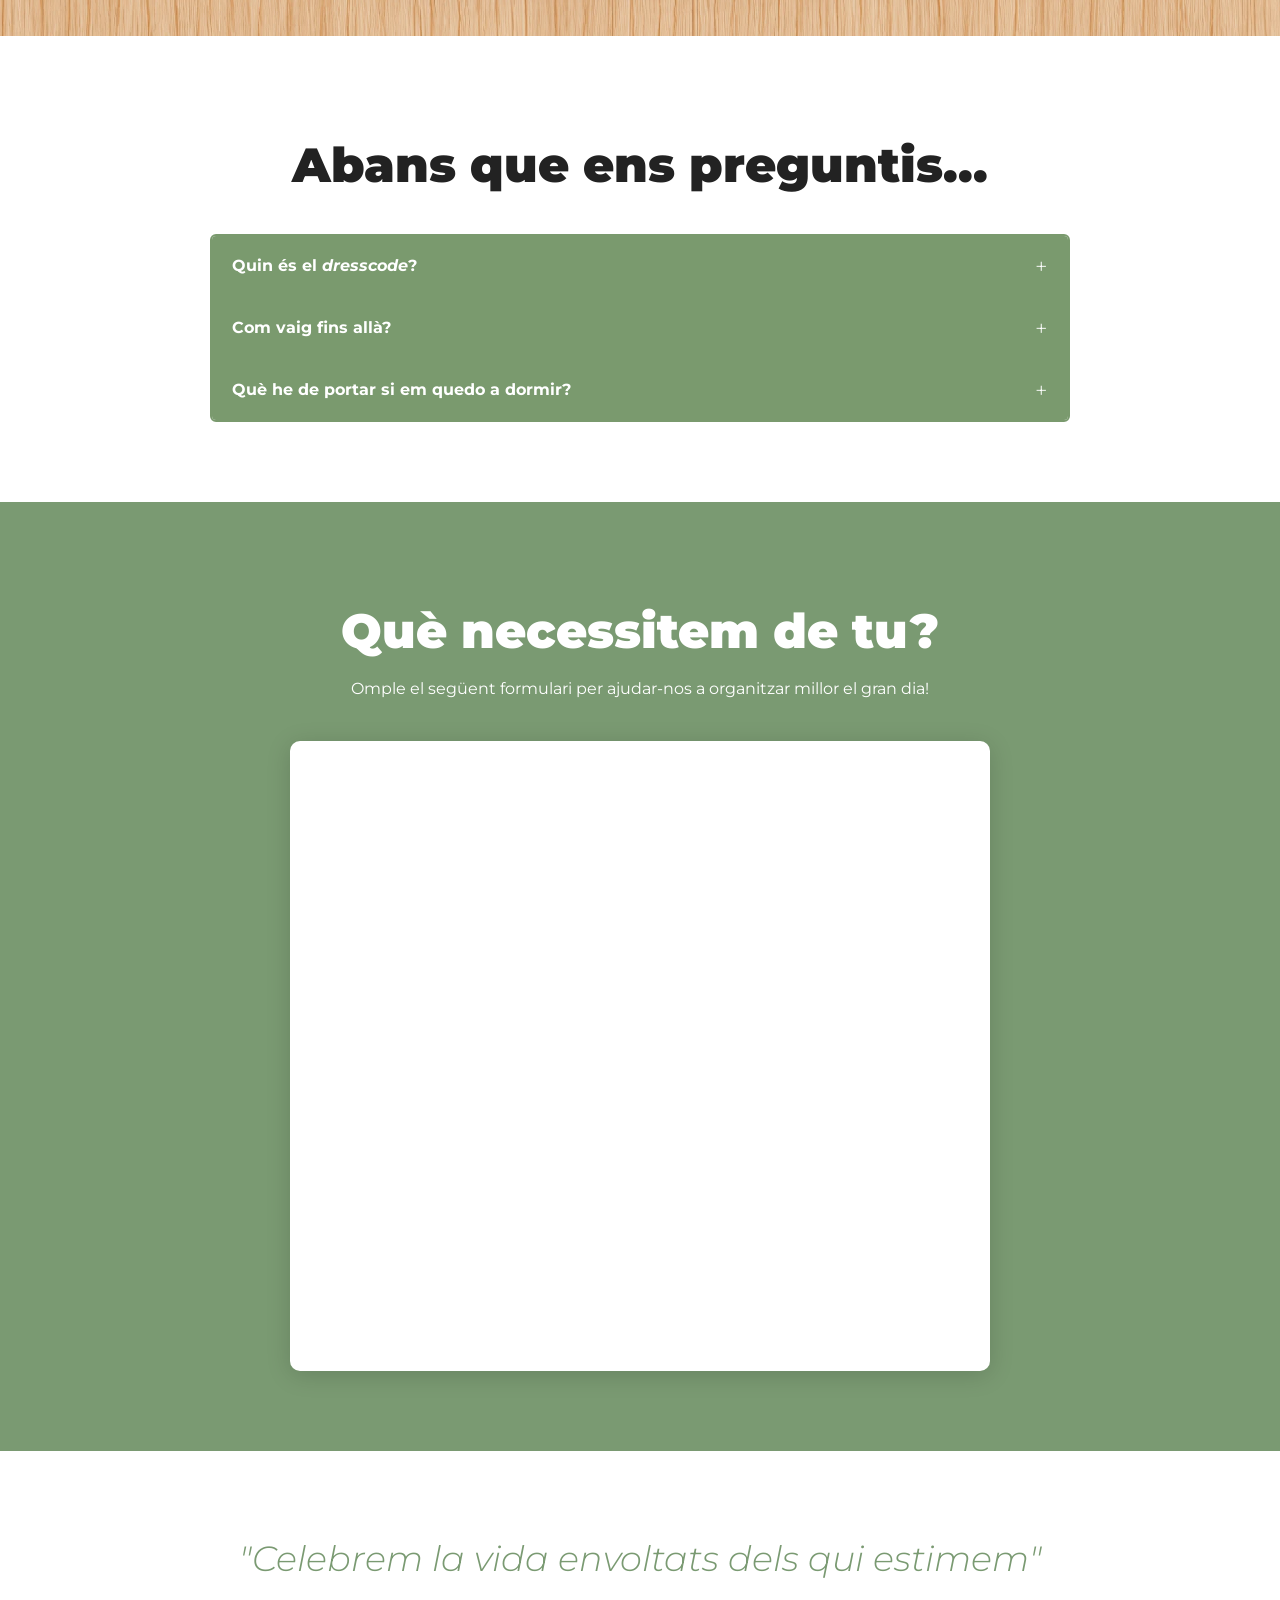
==== commit c3ef143e: "Refactor code structure for improved readability and maintainability" ====
--- a/index.html
+++ b/index.html
@@ -4,12 +4,17 @@
 <head>
   <meta charset="UTF-8">
   <meta name="viewport" content="width=device-width, initial-scale=1.0">
-  <title>Boda Alba i Xavi</title>
+  <title>Casament Alba i Xavi</title>
   <link rel="icon" type="image/png" href="assets/img/festamajor/favicon.png">
   <link rel="stylesheet" href="assets/css/main.css">
 </head>
 
-<body>
+<body class="loading">
+
+  <div id="page-loader">
+    <img src="assets/img/logo_2.svg" alt="logo" class="loader-logo">
+  </div>
+
   <main class="hero-section">
     <div class="hero-bg"></div>
     <div class="hero-logo-container">
@@ -88,6 +93,7 @@
   </section>
 
   <section class="festa-major-section">
+    <canvas class="fm-confetti" aria-hidden="true"></canvas>
     <div class="fm-wood-bg"></div>
     <div class="fm-timeline-connector" id="fmConnector">
       <div class="fm-connector-fill" id="fmConnectorFill"></div>
@@ -103,6 +109,7 @@
           <img src="assets/img/festamajor/alba.png" alt="Alba">
         </div>
         <div class="fm-poster">
+          <img src="assets/img/festamajor/chincheta.png" alt="" class="fm-pin-img">
           <div class="fm-poster-bg"></div>
           <div class="fm-poster-content">
             <img src="assets/img/festamajor/festamajor.png" alt="Festa Major" class="fm-logo">
--- a/assets/css/main.css
+++ b/assets/css/main.css
@@ -1,6 +1,81 @@
 @import url("https://fonts.googleapis.com/css2?family=Montserrat:ital,wght@0,100..900;1,100..900&display=swap");
 
 /* CSS principal para la boda */
+
+/* ── Page loader ───────────────────────────── */
+#page-loader {
+  position: fixed;
+  inset: 0;
+  background: #fff;
+  display: flex;
+  align-items: center;
+  justify-content: center;
+  z-index: 9999;
+  transition:
+    opacity 0.5s ease,
+    visibility 0.5s ease;
+}
+#page-loader.hidden {
+  opacity: 0;
+  visibility: hidden;
+}
+.loader-logo {
+  width: 160px;
+  height: auto;
+  animation: loaderPulse 2s ease-in-out infinite;
+}
+@keyframes loaderPulse {
+  0%,
+  100% {
+    opacity: 1;
+    transform: scale(1);
+  }
+  50% {
+    opacity: 0.5;
+    transform: scale(0.94);
+  }
+}
+
+/* Mientras carga, bloquear las animaciones de entrada */
+body.loading .hero-bg {
+  animation: none;
+}
+
+/* ── Hero zoom ─────────────────────────────── */
+@keyframes heroZoom {
+  from {
+    transform: scale(1.08);
+  }
+  to {
+    transform: scale(1);
+  }
+}
+.hero-bg {
+  animation: heroZoom 2.8s cubic-bezier(0.25, 0.46, 0.45, 0.94) forwards;
+}
+
+/* ── Scroll-reveal base ─────────────────────── */
+.reveal {
+  opacity: 0;
+  transform: translateY(28px);
+  transition:
+    opacity 0.7s ease,
+    transform 0.7s ease;
+}
+.reveal.visible {
+  opacity: 1;
+  transform: translateY(0);
+}
+@keyframes heroCopy {
+  from {
+    opacity: 0;
+    transform: translateY(20px);
+  }
+  to {
+    opacity: 1;
+    transform: translateY(0);
+  }
+}
 body {
   margin: 0;
   padding: 0;
@@ -61,6 +136,35 @@
   letter-spacing: 2px;
   color: #1a1a1a;
   line-height: 1;
+  display: inline-block;
+  overflow: hidden;
+}
+.countdown-digit {
+  display: inline-block;
+  transition:
+    transform 0.18s cubic-bezier(0.4, 0, 0.2, 1),
+    opacity 0.18s ease;
+}
+.countdown-digit.flip-out {
+  transform: translateY(-60%) scaleY(0.4);
+  opacity: 0;
+}
+.countdown-digit.flip-in {
+  transform: translateY(60%) scaleY(0.4);
+  opacity: 0;
+}
+@keyframes digitIn {
+  from {
+    transform: translateY(60%) scaleY(0.4);
+    opacity: 0;
+  }
+  to {
+    transform: translateY(0) scaleY(1);
+    opacity: 1;
+  }
+}
+.countdown-digit.animate-in {
+  animation: digitIn 0.2s cubic-bezier(0.4, 0, 0.2, 1) forwards;
 }
 .countdown-label {
   font-family: "Montserrat", sans-serif;
@@ -162,6 +266,56 @@
   background: #5e7d58;
 }
 
+/* ── Com arribar entrance animations ── */
+.location-bg {
+  opacity: 0;
+  transition: opacity 1.2s ease;
+}
+.location-section.loc-section-animate .location-bg {
+  opacity: 1;
+}
+.location-card {
+  opacity: 0;
+  transform: translateY(40px);
+  transition:
+    opacity 0.7s ease,
+    transform 0.7s ease;
+}
+.location-card.loc-animate {
+  opacity: 1;
+  transform: translateY(0);
+}
+.location-title,
+.location-desc,
+.location-address,
+.maps-btn {
+  opacity: 0;
+  transform: translateY(20px);
+  transition:
+    opacity 0.5s ease,
+    transform 0.5s ease;
+}
+.location-card.loc-animate .location-title {
+  opacity: 1;
+  transform: translateY(0);
+  transition-delay: 0.2s;
+}
+.location-card.loc-animate .location-desc {
+  opacity: 1;
+  transform: translateY(0);
+  transition-delay: 0.35s;
+}
+.location-card.loc-animate .location-address {
+  opacity: 1;
+  transform: translateY(0);
+  transition-delay: 0.5s;
+}
+.location-card.loc-animate .maps-btn {
+  opacity: 1;
+  transform: translateY(0);
+  transition-delay: 0.65s;
+}
+
 /* Responsive para tablets y escritorio */
 @media (min-width: 600px) {
   .hero-date {
@@ -249,7 +403,9 @@
   padding: 32px 0;
   z-index: 1;
   opacity: 0;
-  transition: opacity 0.7s ease, transform 0.7s ease;
+  transition:
+    opacity 0.7s ease,
+    transform 0.7s ease;
 }
 
 .timeline-item.tl-left {
@@ -294,8 +450,13 @@
 }
 
 @keyframes floatImg {
-  0%, 100% { transform: translateY(0); }
-  50% { transform: translateY(-6px); }
+  0%,
+  100% {
+    transform: translateY(0);
+  }
+  50% {
+    transform: translateY(-6px);
+  }
 }
 
 .tl-text {
@@ -335,7 +496,9 @@
   box-shadow: 0 0 0 4px rgba(122, 154, 114, 0.12);
   z-index: 2;
   opacity: 0;
-  transition: opacity 0.4s ease 0.5s, box-shadow 0.4s ease;
+  transition:
+    opacity 0.4s ease 0.5s,
+    box-shadow 0.4s ease;
 }
 
 .timeline-item.visible .tl-dot {
@@ -376,6 +539,9 @@
   width: 100%;
   justify-content: center;
   padding-top: 20px;
+  position: relative;
+  z-index: 2;
+  animation: heroCopy 1.6s 0.6s cubic-bezier(0.25, 0.46, 0.45, 0.94) both;
 }
 
 /* ── Timeline connector into Festa Major ── */
@@ -405,6 +571,15 @@
   align-items: center;
   justify-content: center;
   padding: 80px 0 60px;
+}
+
+.fm-confetti {
+  position: absolute;
+  inset: 0;
+  width: 100%;
+  height: 100%;
+  pointer-events: none;
+  z-index: 20;
 }
 
 .fm-wood-bg {
@@ -476,16 +651,14 @@
   margin-bottom: 0;
 }
 
-
 /* Chincheta image — relative to .fm-scene so it clears the board's overflow:hidden */
 .fm-pin-img {
   position: absolute;
-  top: -16px;
-  left: 50%;
-  transform: translateX(-50%);
-  width: clamp(28px, 3.5vw, 44px);
+  top: 10px;
+  left: calc(50% + 8px);
+  transform: translateX(-50%) rotate(5deg);
+  width: clamp(42px, 8vw, 80px);
   z-index: 10;
-  filter: drop-shadow(0 4px 8px rgba(0,0,0,0.4));
 }
 
 /* Poster paper */
@@ -493,10 +666,19 @@
   position: relative;
   border-radius: 2px;
   overflow: visible;
-  border: 2px solid #111;
+  background: rgb(248, 241, 226);
+  transform-origin: center top;
+  /* Sombra asimétrica: pequeña arriba (cerca del pin), difusa abajo (papel arqueado) */
   box-shadow:
-    0 8px 30px rgba(0,0,0,0.3),
-    0 25px 60px rgba(0,0,0,0.25);
+    0 2px 3px rgba(0, 0, 0, 0.25),
+    0 8px 16px rgba(0, 0, 0, 0.2),
+    0 30px 60px rgba(0, 0, 0, 0.18),
+    0 60px 80px rgba(0, 0, 0, 0.1);
+}
+
+.fm-poster::after {
+  content: "";
+  display: none;
 }
 
 /* Clip the poster content (bg image) without clipping the curl pseudoelements */
@@ -510,8 +692,20 @@
   position: absolute;
   inset: 0;
   background: url("../img/festamajor/fondo.png") center center / cover no-repeat;
-  opacity: 0.45;
+  opacity: 0.4;
   z-index: 1;
+  pointer-events: none;
+}
+
+/* Textura de grano de papel encima del fondo */
+.fm-poster-bg::after {
+  content: "";
+  position: absolute;
+  inset: 0;
+  background-image: url("data:image/svg+xml,%3Csvg xmlns='http://www.w3.org/2000/svg' width='200' height='200'%3E%3Cfilter id='n'%3E%3CfeTurbulence type='fractalNoise' baseFrequency='0.75' numOctaves='4' stitchTiles='stitch'/%3E%3C/filter%3E%3Crect width='200' height='200' filter='url(%23n)' opacity='1'/%3E%3C/svg%3E");
+  background-size: 180px 180px;
+  opacity: 0.045;
+  mix-blend-mode: multiply;
   pointer-events: none;
 }
 
@@ -523,7 +717,7 @@
   align-items: center;
   padding: clamp(36px, 6vw, 64px) clamp(28px, 5vw, 52px) clamp(36px, 6vw, 60px);
   gap: clamp(16px, 2.5vw, 26px);
-  background: rgb(248, 241, 226);
+  background: transparent;
   box-sizing: border-box;
 }
 
@@ -538,8 +732,8 @@
 }
 
 .fm-logo {
-  width: 85%;
-  max-width: 500px;
+  width: 95%;
+  max-width: 560px;
   object-fit: contain;
   position: relative;
   z-index: 1;
@@ -630,7 +824,7 @@
   }
 
   .fm-logo {
-    width: 300px;
+    width: 340px;
   }
 
   .fm-board {
@@ -641,7 +835,6 @@
   .fm-character {
     width: clamp(90px, 26vw, 140px);
   }
-
 
   /* Push poster content inward so text doesn't overlap characters */
   .fm-poster-content {
@@ -664,69 +857,133 @@
   }
 
   .fm-logo {
-    width: 300px;
+    width: 340px;
   }
 
   .fm-pin-img {
-    width: clamp(24px, 6vw, 36px);
-    top: -4px;
+    width: clamp(36px, 9vw, 54px);
+    top: 0px;
   }
 }
 
 /* ── Festa Major entrance animations ── */
 
 @keyframes fm-pin-drop {
-  0%   { transform: translateX(-50%) translateY(-140px); opacity: 0; }
-  60%  { transform: translateX(-50%) translateY(8px);    opacity: 1; }
-  78%  { transform: translateX(-50%) translateY(-5px);   opacity: 1; }
-  90%  { transform: translateX(-50%) translateY(3px);    opacity: 1; }
-  100% { transform: translateX(-50%) translateY(0);      opacity: 1; }
+  0% {
+    transform: translateX(-50%) translateY(-140px) rotate(5deg);
+    opacity: 0;
+  }
+  60% {
+    transform: translateX(-50%) translateY(8px) rotate(5deg);
+    opacity: 1;
+  }
+  78% {
+    transform: translateX(-50%) translateY(-5px) rotate(5deg);
+    opacity: 1;
+  }
+  90% {
+    transform: translateX(-50%) translateY(3px) rotate(5deg);
+    opacity: 1;
+  }
+  100% {
+    transform: translateX(-50%) translateY(0) rotate(5deg);
+    opacity: 1;
+  }
 }
 
 @keyframes fm-board-in {
-  0%   { opacity: 0; transform: scale(0.72); }
-  70%  { opacity: 1; transform: scale(1.03); }
-  100% { opacity: 1; transform: scale(1); }
+  0% {
+    opacity: 0;
+    transform: scale(0.72) rotate(0deg);
+  }
+  70% {
+    opacity: 1;
+    transform: scale(1.03) rotate(-2deg);
+  }
+  100% {
+    opacity: 1;
+    transform: scale(1) rotate(-1.5deg);
+  }
 }
 
 @keyframes fm-slide-up {
-  0%   { opacity: 0; transform: translateY(22px); }
-  100% { opacity: 1; transform: translateY(0); }
+  0% {
+    opacity: 0;
+    transform: translateY(22px);
+  }
+  100% {
+    opacity: 1;
+    transform: translateY(0);
+  }
 }
 
 @keyframes fm-line-expand {
-  0%   { transform: scaleX(0); opacity: 0; }
-  100% { transform: scaleX(1); opacity: 0.6; }
+  0% {
+    transform: scaleX(0);
+    opacity: 0;
+  }
+  100% {
+    transform: scaleX(1);
+    opacity: 0.6;
+  }
 }
 
 @keyframes fm-char-left {
-  0%   { transform: translateX(-80px) translateY(-50%); }
-  100% { transform: translateX(-5%) translateY(-50%); }
+  0% {
+    transform: translateX(-80px) translateY(-50%);
+  }
+  100% {
+    transform: translateX(-5%) translateY(-50%);
+  }
 }
 
 @keyframes fm-char-right {
-  0%   { transform: translateX(80px) translateY(-50%); }
-  100% { transform: translateX(5%) translateY(-50%); }
+  0% {
+    transform: translateX(80px) translateY(-50%);
+  }
+  100% {
+    transform: translateX(5%) translateY(-50%);
+  }
 }
 
 @keyframes fm-char-fade {
-  0%   { opacity: 0; }
-  100% { opacity: 1; }
+  0% {
+    opacity: 0;
+  }
+  100% {
+    opacity: 1;
+  }
 }
 
 /* Initial hidden states — elements wait until .fm-animate is added to .fm-scene */
-.fm-scene .fm-pin-img       { opacity: 0; }
-.fm-scene .fm-board         { opacity: 0; }
-.fm-scene .fm-logo          { opacity: 0; }
-.fm-scene .fm-divider-line  { transform: scaleX(0); opacity: 0; transform-origin: center; }
+.fm-scene .fm-pin-img {
+  opacity: 0;
+}
+.fm-scene .fm-board {
+  opacity: 0;
+}
+.fm-scene .fm-logo {
+  opacity: 0;
+}
+.fm-scene .fm-divider-line {
+  transform: scaleX(0);
+  opacity: 0;
+  transform-origin: center;
+}
 .fm-scene .fm-event,
-.fm-scene .fm-event-sep     { opacity: 0; }
-.fm-scene .fm-xavi          { opacity: 0; }
-.fm-scene .fm-alba          { opacity: 0; }
+.fm-scene .fm-event-sep {
+  opacity: 0;
+}
+.fm-scene .fm-xavi {
+  opacity: 0;
+}
+.fm-scene .fm-alba {
+  opacity: 0;
+}
 
 /* Triggered states */
 .fm-scene.fm-animate .fm-pin-img {
-  animation: fm-pin-drop 0.7s cubic-bezier(0.22, 1, 0.36, 1) 1.0s both;
+  animation: fm-pin-drop 0.7s cubic-bezier(0.22, 1, 0.36, 1) 0.45s both;
 }
 
 .fm-scene.fm-animate .fm-board {
@@ -740,14 +997,28 @@
 .fm-scene.fm-animate .fm-divider-line {
   animation: fm-line-expand 0.45s ease-out both;
 }
-.fm-scene.fm-animate .fm-divider:first-of-type .fm-divider-line { animation-delay: 1.2s; }
-.fm-scene.fm-animate .fm-divider-bottom .fm-divider-line        { animation-delay: 1.55s; }
-
-.fm-scene.fm-animate .fm-event:nth-child(1) { animation: fm-slide-up 0.4s ease-out 1.3s both; }
-.fm-scene.fm-animate .fm-event-sep:nth-child(2) { animation: fm-slide-up 0.4s ease-out 1.42s both; }
-.fm-scene.fm-animate .fm-event:nth-child(3) { animation: fm-slide-up 0.4s ease-out 1.54s both; }
-.fm-scene.fm-animate .fm-event-sep:nth-child(4) { animation: fm-slide-up 0.4s ease-out 1.66s both; }
-.fm-scene.fm-animate .fm-event:nth-child(5) { animation: fm-slide-up 0.4s ease-out 1.78s both; }
+.fm-scene.fm-animate .fm-divider:first-of-type .fm-divider-line {
+  animation-delay: 1.2s;
+}
+.fm-scene.fm-animate .fm-divider-bottom .fm-divider-line {
+  animation-delay: 1.55s;
+}
+
+.fm-scene.fm-animate .fm-event:nth-child(1) {
+  animation: fm-slide-up 0.4s ease-out 1.3s both;
+}
+.fm-scene.fm-animate .fm-event-sep:nth-child(2) {
+  animation: fm-slide-up 0.4s ease-out 1.42s both;
+}
+.fm-scene.fm-animate .fm-event:nth-child(3) {
+  animation: fm-slide-up 0.4s ease-out 1.54s both;
+}
+.fm-scene.fm-animate .fm-event-sep:nth-child(4) {
+  animation: fm-slide-up 0.4s ease-out 1.66s both;
+}
+.fm-scene.fm-animate .fm-event:nth-child(5) {
+  animation: fm-slide-up 0.4s ease-out 1.78s both;
+}
 
 .fm-scene.fm-animate .fm-xavi {
   animation:
@@ -757,13 +1028,12 @@
 .fm-scene.fm-animate .fm-alba {
   animation:
     fm-char-right 0.35s ease-out 0.6s both,
-    fm-char-fade  1.2s ease-out 0.6s both;
+    fm-char-fade 1.2s ease-out 0.6s both;
 }
 
 /* Respect reduced-motion preference */
 @media (prefers-reduced-motion: reduce) {
   .fm-scene .fm-pin-img,
-  .fm-scene .fm-board,
   .fm-scene .fm-logo,
   .fm-scene .fm-divider-line,
   .fm-scene .fm-event,
@@ -773,6 +1043,15 @@
     opacity: 1;
     transform: none;
     animation: none;
+  }
+  /* Mantener la inclinación estática pero sin movimiento */
+  .fm-scene .fm-board {
+    opacity: 1;
+    transform: rotate(-1.5deg);
+    animation: none;
+  }
+  .fm-scene .fm-pin-img {
+    transform: translateX(-50%) rotate(5deg);
   }
 }
 
@@ -848,7 +1127,9 @@
   background: #f0ece3;
   max-height: 0;
   overflow: hidden;
-  transition: max-height 0.35s ease, padding 0.35s ease;
+  transition:
+    max-height 0.35s ease,
+    padding 0.35s ease;
   padding: 0 20px;
 }
 
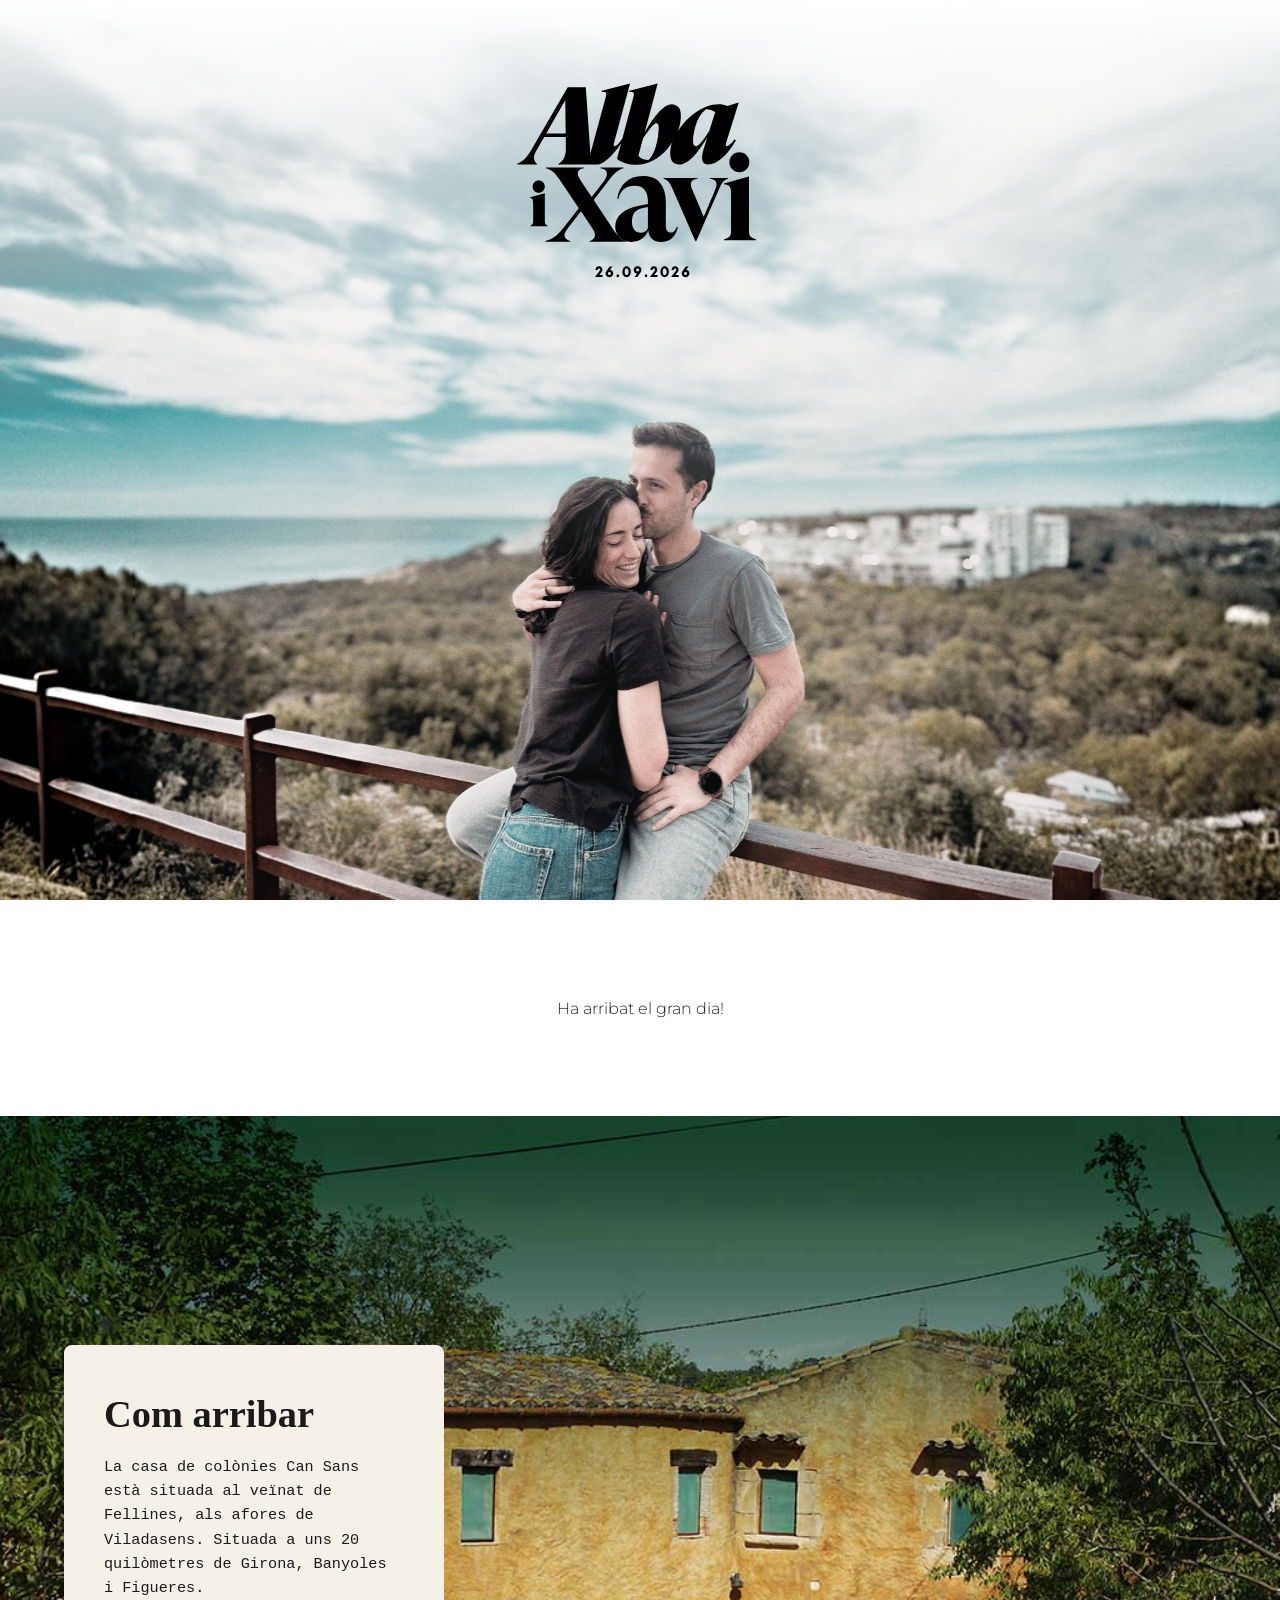
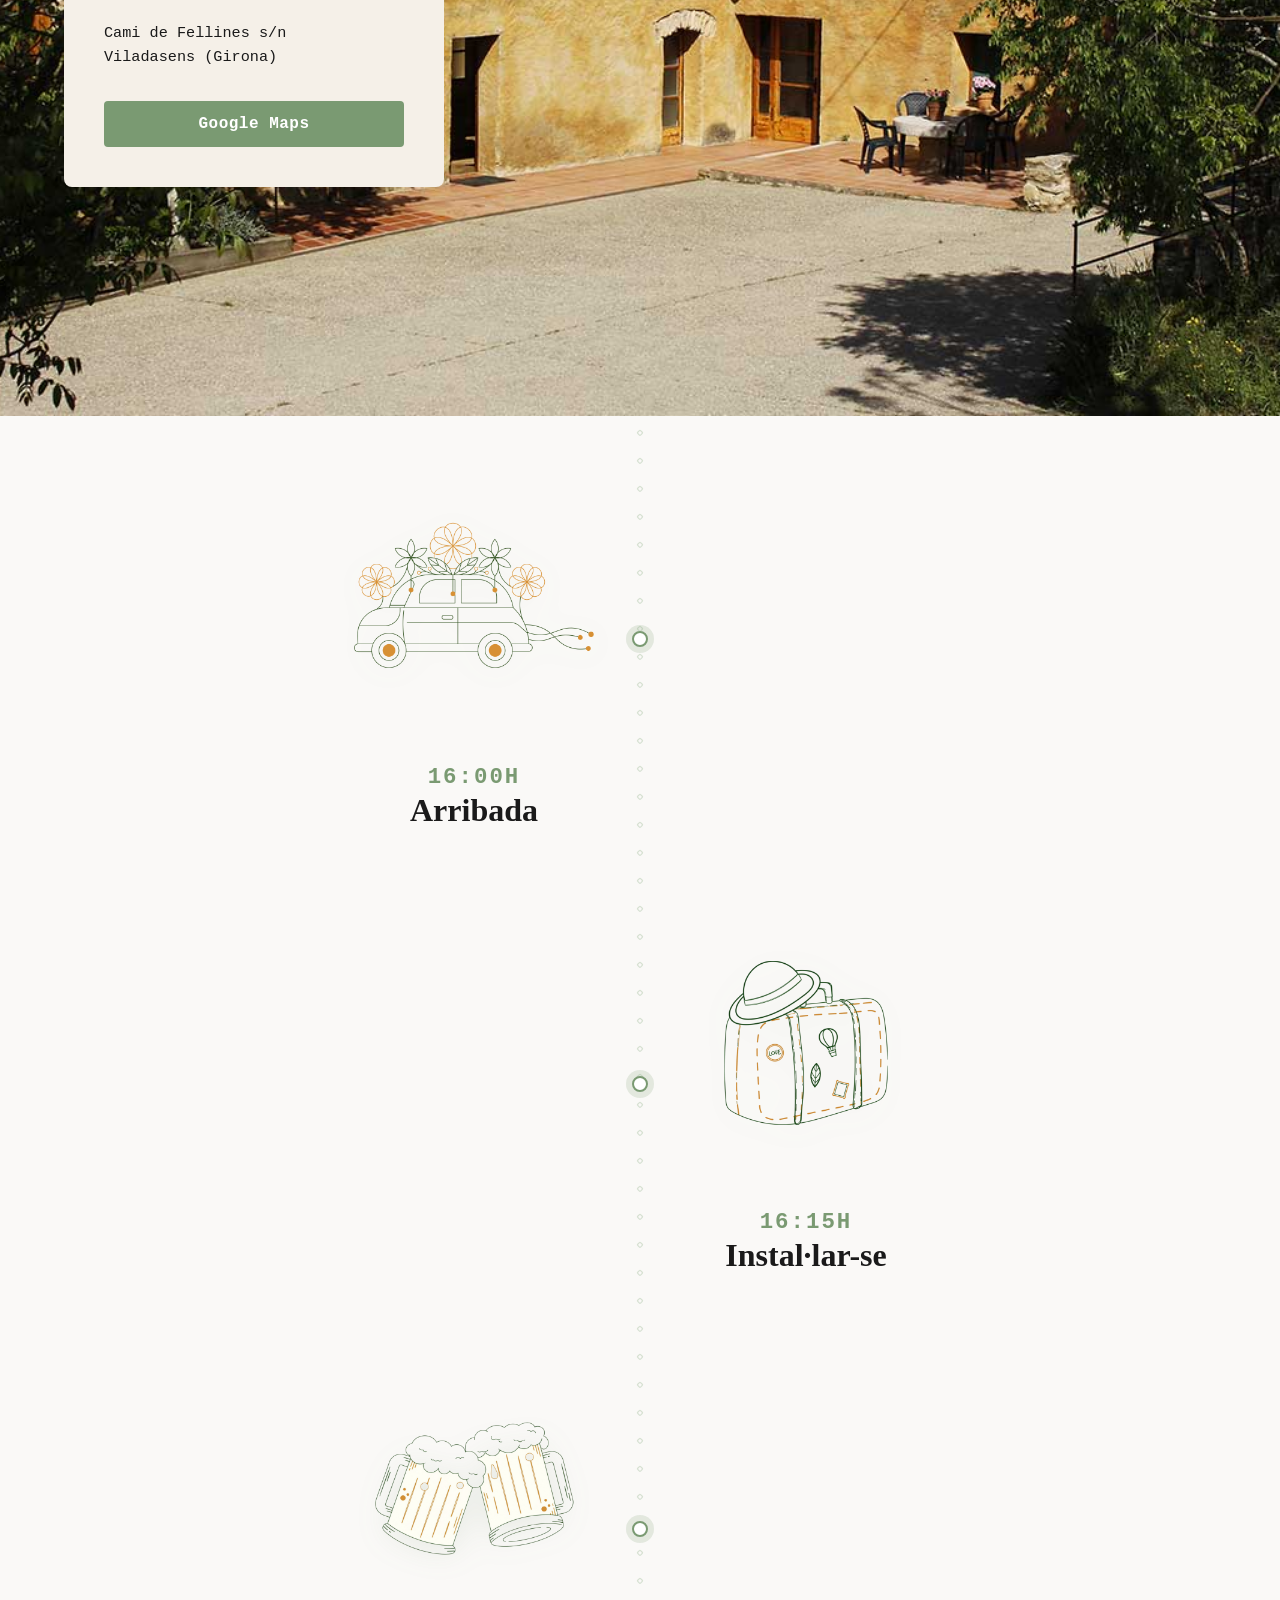
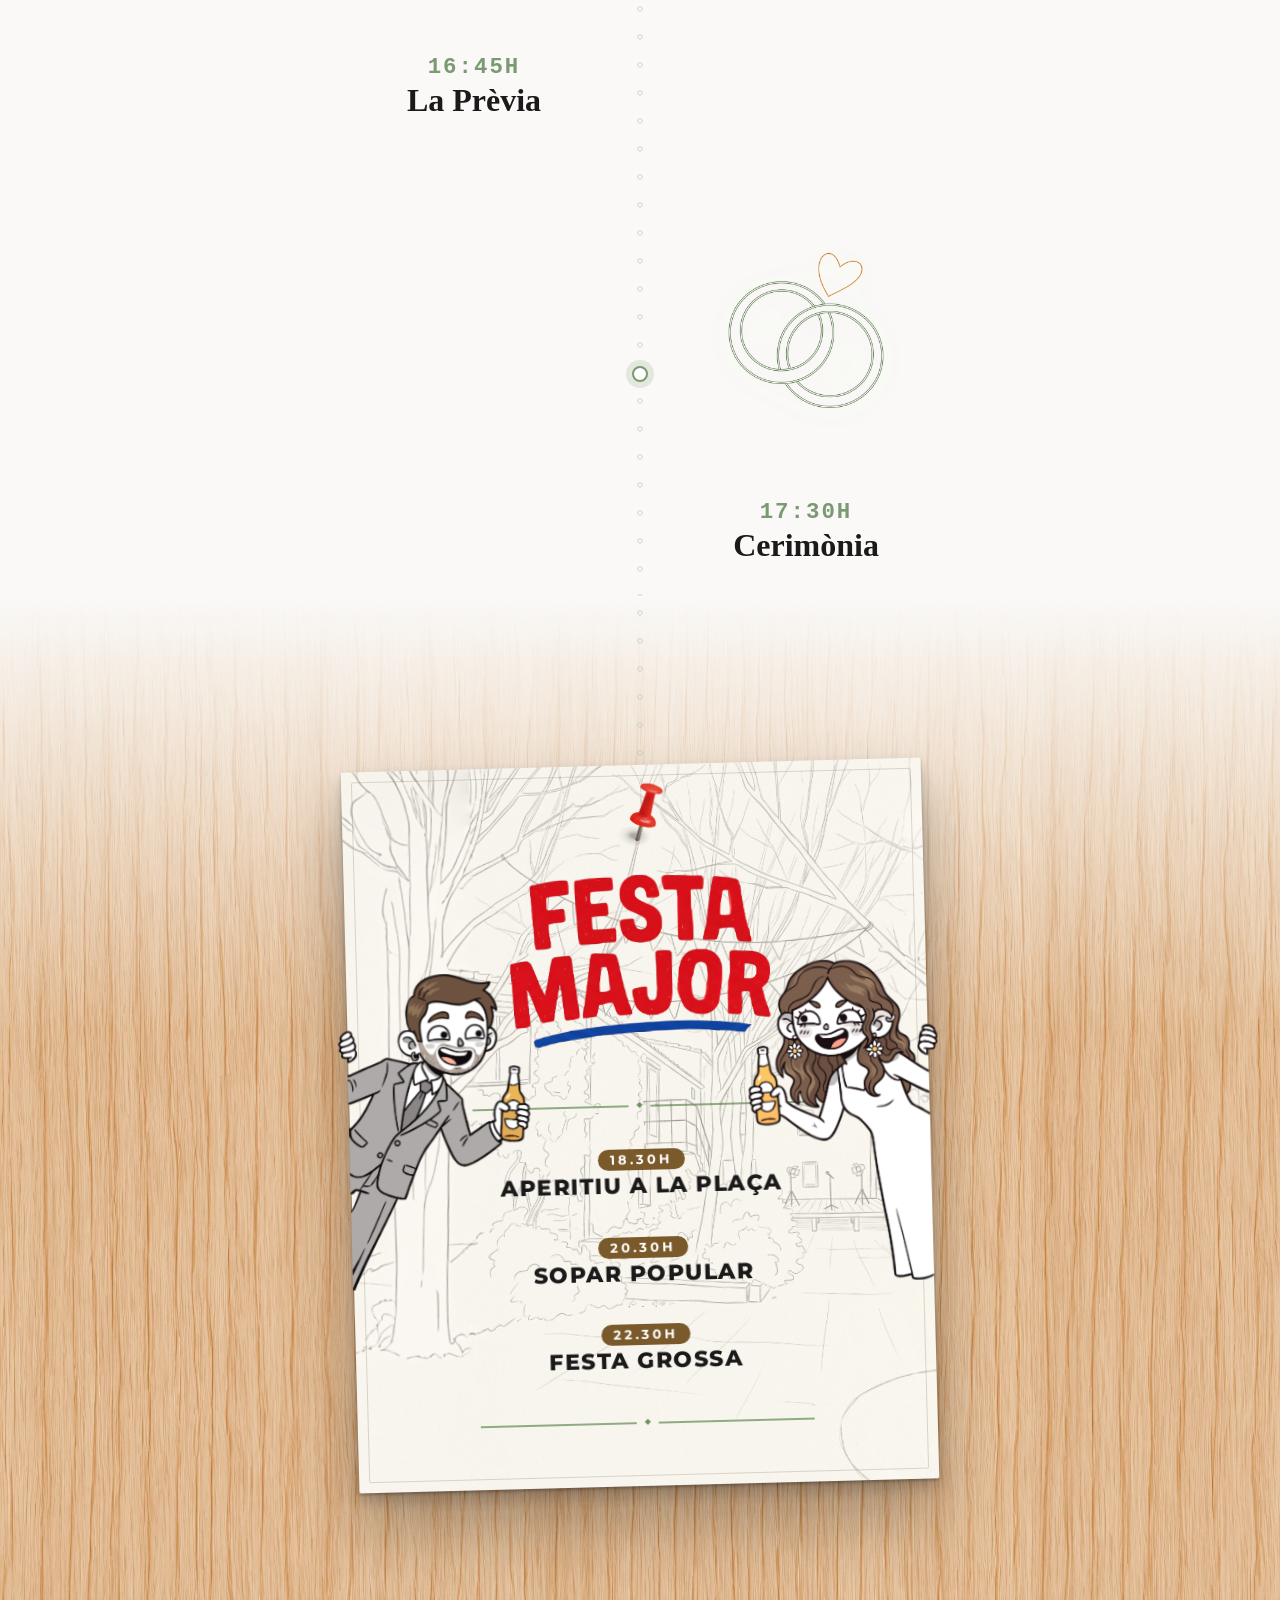
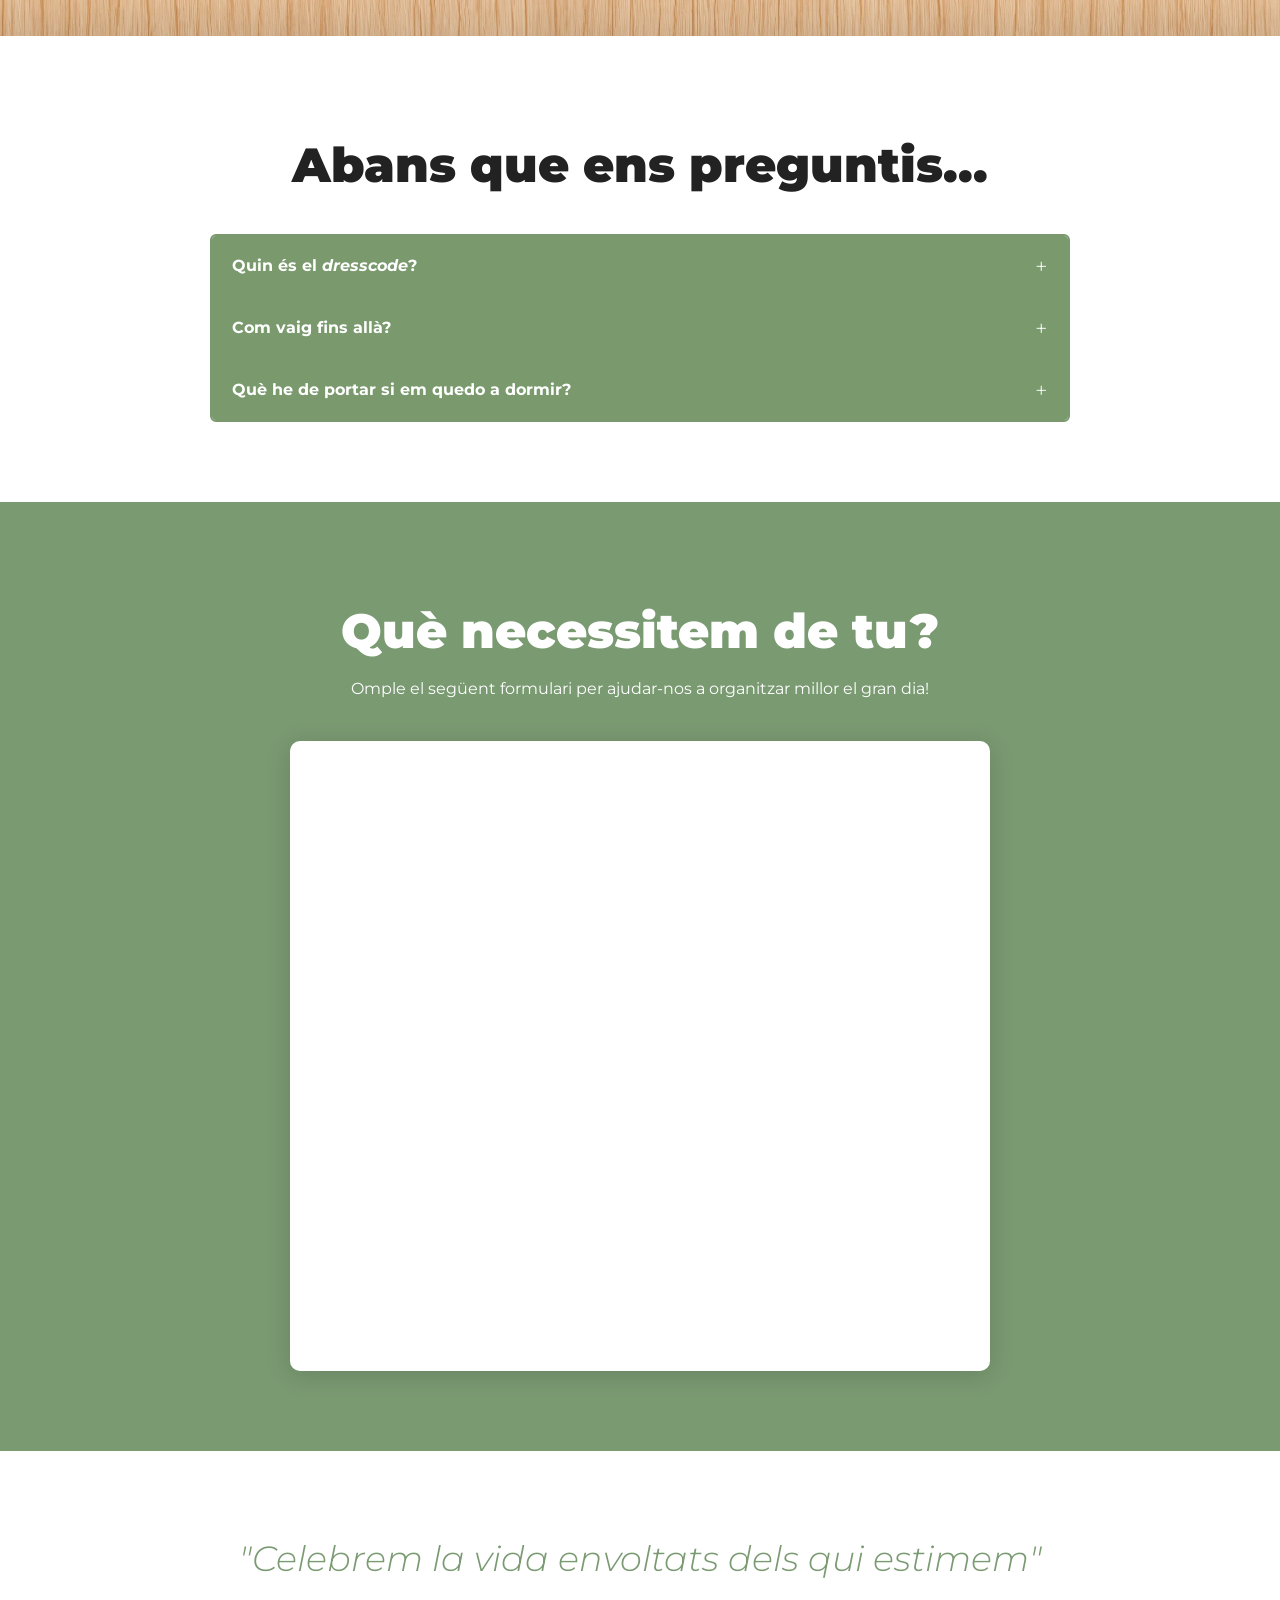
==== commit f38089e6: "Refactor code structure for improved readability and maintainability" ====
--- a/index.html
+++ b/index.html
@@ -109,7 +109,7 @@
           <img src="assets/img/festamajor/alba.png" alt="Alba">
         </div>
         <div class="fm-poster">
-          <img src="assets/img/festamajor/chincheta.png" alt="" class="fm-pin-img">
+          <img src="assets/img/festamajor/chincheta2.png" alt="" class="fm-pin-img">
           <div class="fm-poster-bg"></div>
           <div class="fm-poster-content">
             <img src="assets/img/festamajor/festamajor.png" alt="Festa Major" class="fm-logo">
--- a/assets/css/main.css
+++ b/assets/css/main.css
@@ -36,7 +36,10 @@
   }
 }
 
-/* Mientras carga, bloquear las animaciones de entrada */
+/* Mientras carga, bloquear scroll y animaciones de entrada */
+body.loading {
+  overflow: hidden;
+}
 body.loading .hero-bg {
   animation: none;
 }
@@ -65,6 +68,24 @@
 .reveal.visible {
   opacity: 1;
   transform: translateY(0);
+}
+
+/* ── Countdown entrada específica ──────────── */
+@keyframes countdownEnter {
+  from {
+    opacity: 0;
+    transform: translateY(32px) scale(0.97);
+  }
+  to {
+    opacity: 1;
+    transform: translateY(0) scale(1);
+  }
+}
+.countdown-container {
+  opacity: 0;
+}
+.countdown-container.visible {
+  animation: countdownEnter 0.9s cubic-bezier(0.25, 0.46, 0.45, 0.94) forwards;
 }
 @keyframes heroCopy {
   from {
@@ -88,8 +109,7 @@
 .hero-section {
   position: relative;
   width: 100vw;
-  height: 100dvh;
-  min-height: 100svh;
+  height: 100svh;
   overflow: hidden;
 }
 .hero-bg {
@@ -692,7 +712,7 @@
   position: absolute;
   inset: 0;
   background: url("../img/festamajor/fondo.png") center center / cover no-repeat;
-  opacity: 0.4;
+  opacity: 0.6;
   z-index: 1;
   pointer-events: none;
 }
@@ -792,11 +812,15 @@
 
 .fm-time {
   font-family: "Montserrat", sans-serif;
-  font-size: clamp(0.8rem, 1.8vw, 1.05rem);
-  font-weight: 300;
-  letter-spacing: 4px;
-  color: #5a3a10;
+  font-size: clamp(0.65rem, 1.4vw, 0.8rem);
+  font-weight: 700;
+  letter-spacing: 3px;
+  color: #fff;
   text-transform: uppercase;
+  background-color: #7a5a2a;
+  padding: 3px 12px;
+  border-radius: 999px;
+  display: inline-block;
 }
 
 .fm-event-name {
@@ -847,8 +871,9 @@
   }
 
   .fm-time {
-    font-size: clamp(0.75rem, 3.5vw, 0.95rem);
-    letter-spacing: 3px;
+    font-size: clamp(0.6rem, 2.8vw, 0.75rem);
+    letter-spacing: 2px;
+    padding: 2px 10px;
   }
 
   .fm-event-name {
@@ -861,7 +886,7 @@
   }
 
   .fm-pin-img {
-    width: clamp(36px, 9vw, 54px);
+    width: clamp(54px, 14vw, 80px);
     top: 0px;
   }
 }
@@ -1060,6 +1085,20 @@
   padding: 60px 24px 80px;
   max-width: 860px;
   margin: 0 auto;
+  position: relative;
+}
+
+.faq-section::before {
+  content: "";
+  position: absolute;
+  top: -40px;
+  left: 50%;
+  transform: translateX(-50%);
+  width: 100vw;
+  height: 40px;
+  background: linear-gradient(to top, rgba(0,0,0,0.08), transparent);
+  pointer-events: none;
+  z-index: 1;
 }
 
 .faq-title {
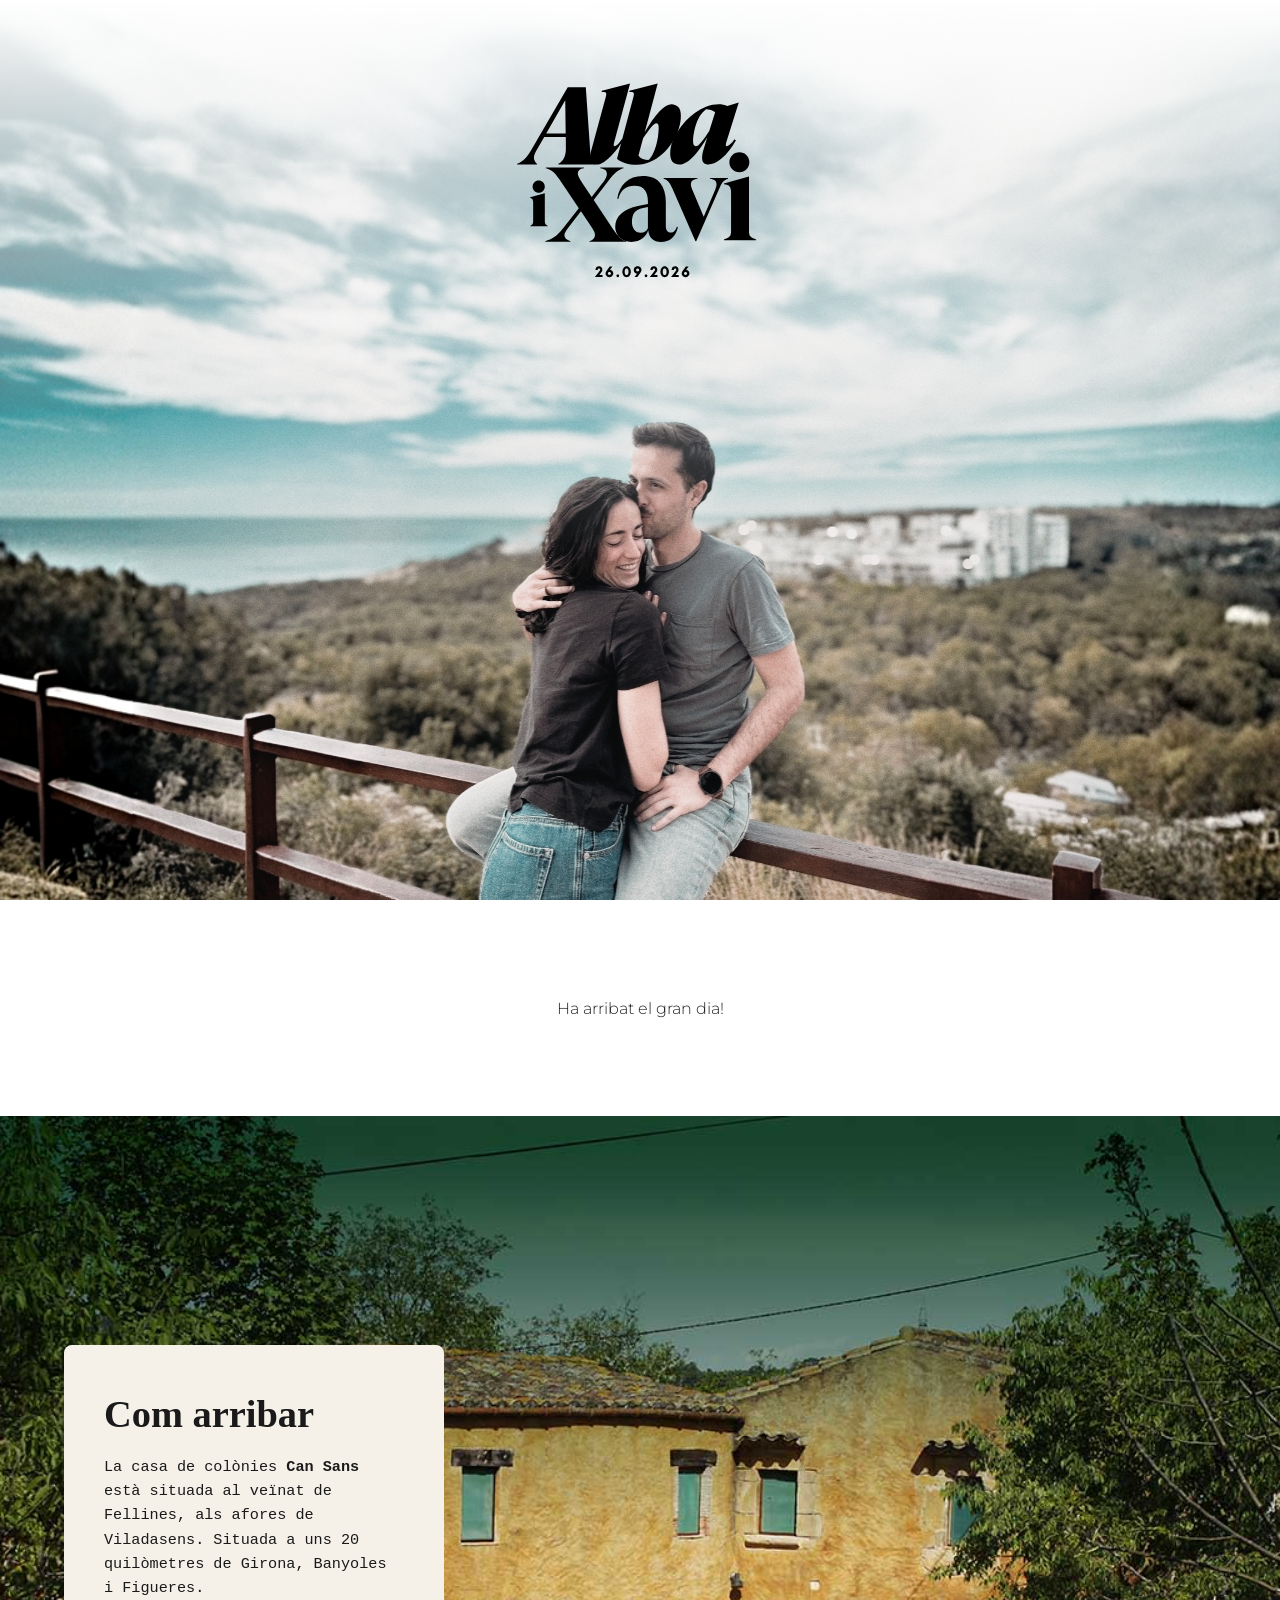
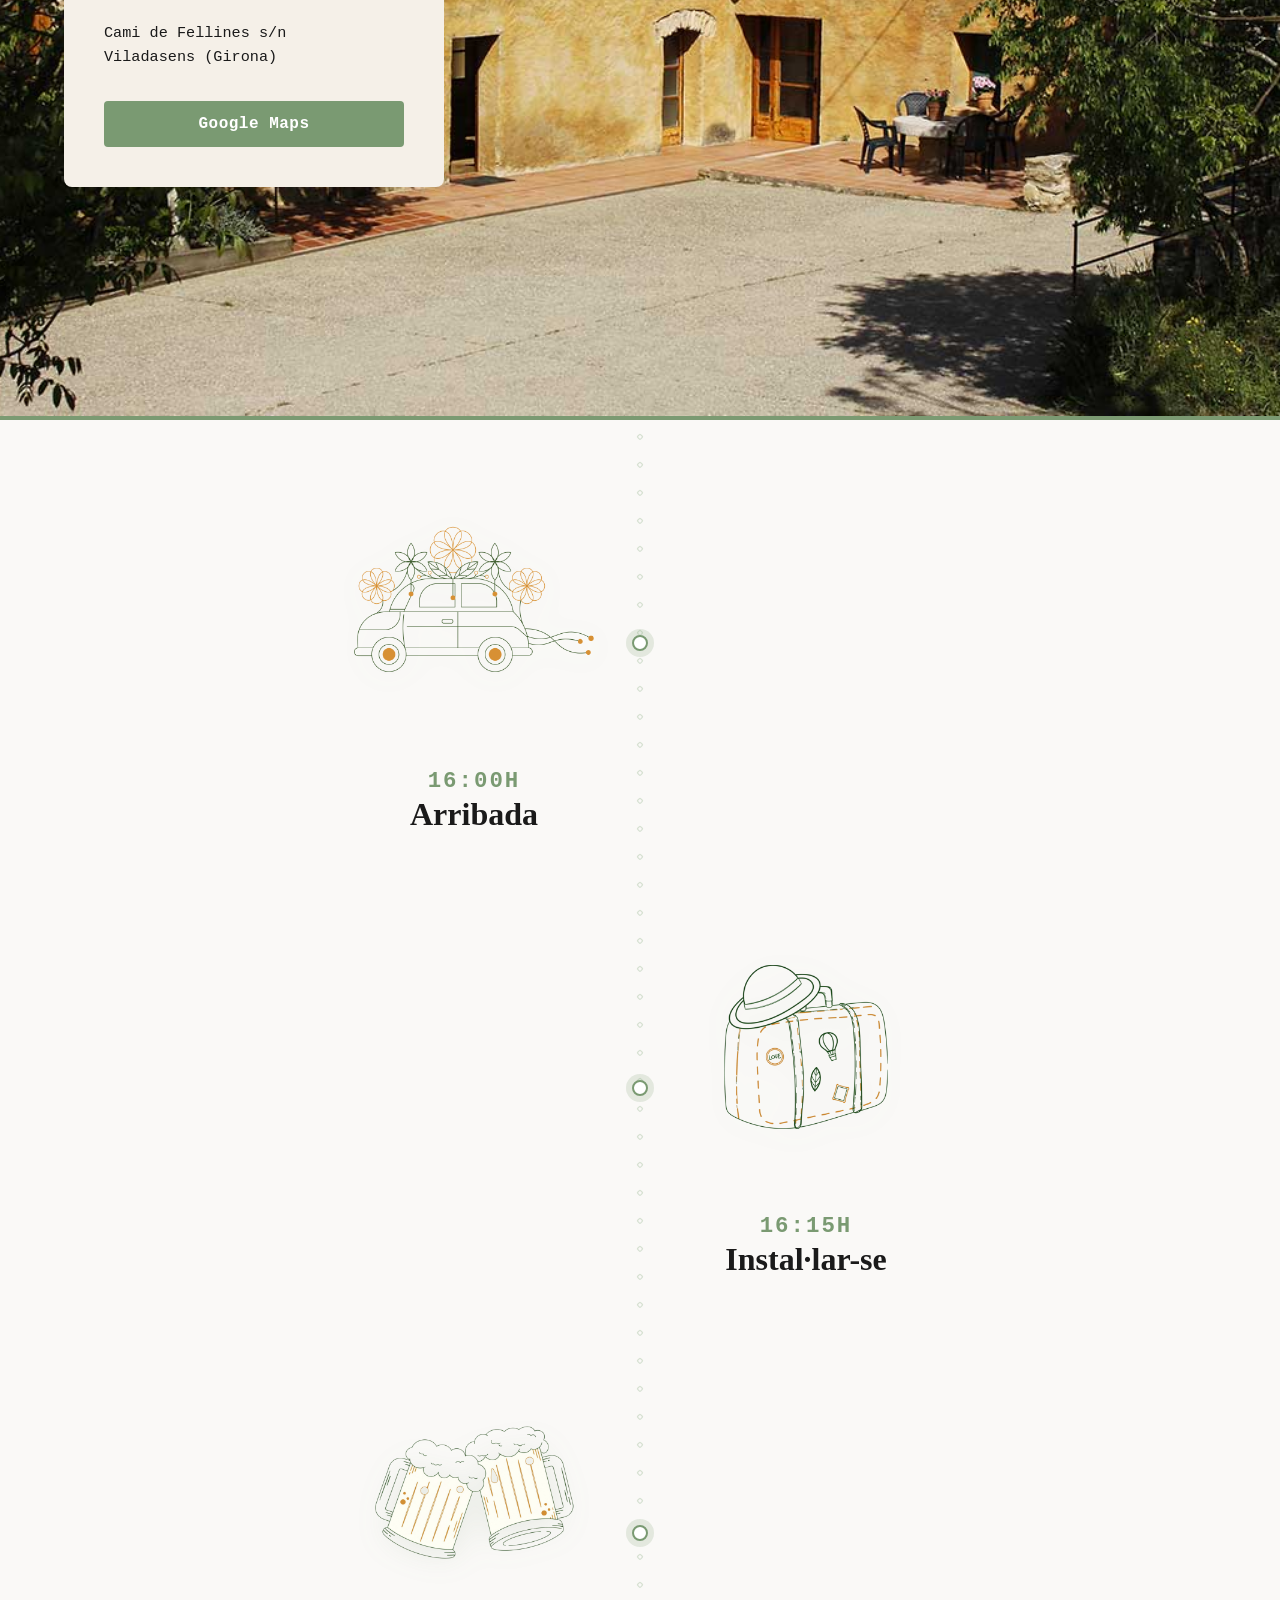
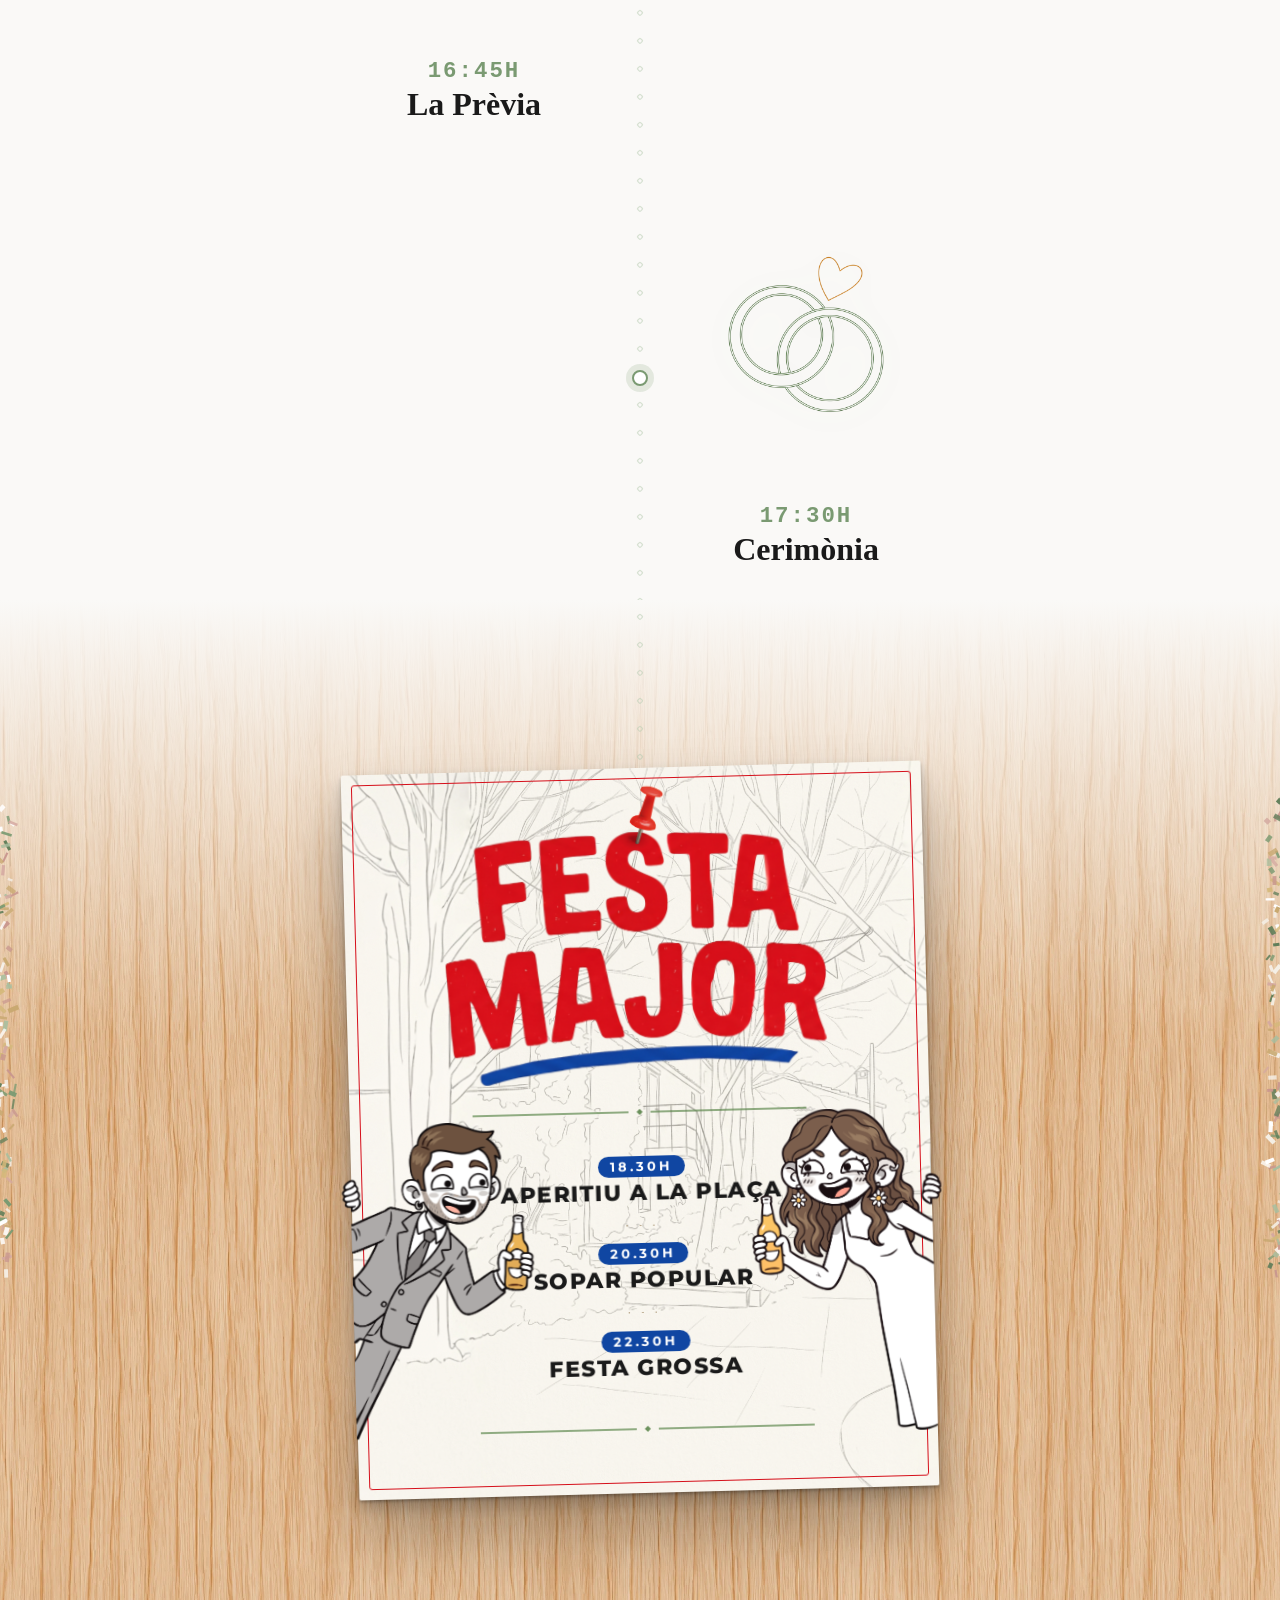
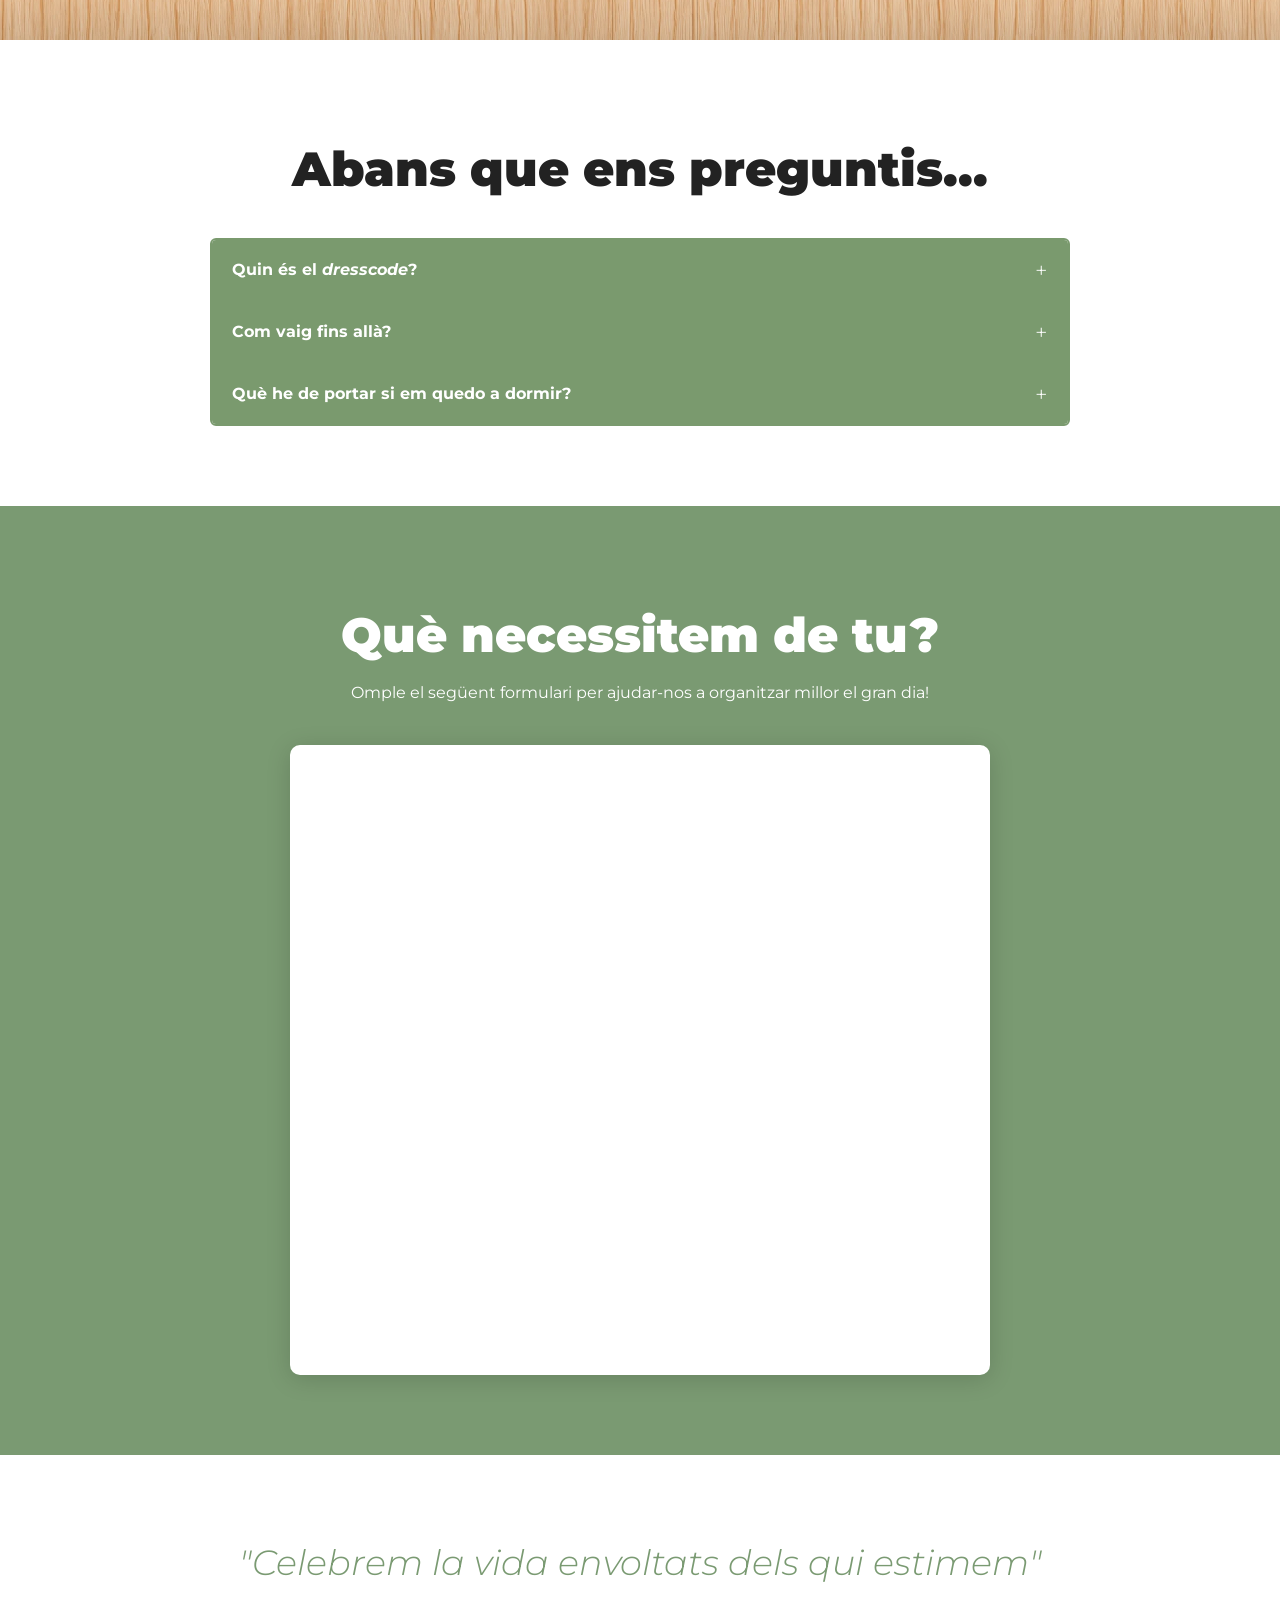
==== commit 6ddaf9ae: "Actualizar descripciones de ubicación y mejorar estilos en secciones" ====
--- a/index.html
+++ b/index.html
@@ -30,7 +30,7 @@
     <div class="location-bg"></div>
     <div class="location-card">
       <h2 class="location-title">Com arribar</h2>
-      <p class="location-desc">La casa de colònies Can Sans està situada al veïnat de Fellines, als afores de
+      <p class="location-desc">La casa de colònies <strong>Can Sans</strong> està situada al veïnat de Fellines, als afores de
         Viladasens. Situada a uns 20 quilòmetres de Girona, Banyoles i Figueres.</p>
       <p class="location-address">Cami de Fellines s/n<br>Viladasens (Girona)</p>
       <a class="maps-btn" href="https://maps.app.goo.gl/ukFLAEK5EjDUNGdo9" target="_blank" rel="noopener">
--- a/assets/css/main.css
+++ b/assets/css/main.css
@@ -294,6 +294,9 @@
 .location-section.loc-section-animate .location-bg {
   opacity: 1;
 }
+section.location-section.loc-section-animate {
+  border-bottom: 4px solid #7b9a72;
+}
 .location-card {
   opacity: 0;
   transform: translateY(40px);
@@ -634,9 +637,9 @@
 /* Characters — centred vertically on the poster */
 .fm-character {
   position: absolute;
-  top: 50%;
+  top: 70%;
   transform: translateY(-50%);
-  width: clamp(100px, 16vw, 190px);
+  width: clamp(105px, 16vw, 190px);
   z-index: 10;
 }
 
@@ -746,14 +749,14 @@
   content: "";
   position: absolute;
   inset: 10px;
-  border: 1.5px solid rgba(80, 50, 20, 0.18);
-  border-radius: 2px;
+  border: 1.5px solid rgb(213 14 25);
+  border-radius: 3px;
   pointer-events: none;
 }
 
 .fm-logo {
-  width: 95%;
-  max-width: 560px;
+  width: 80%;
+  max-width: 440px;
   object-fit: contain;
   position: relative;
   z-index: 1;
@@ -817,7 +820,7 @@
   letter-spacing: 3px;
   color: #fff;
   text-transform: uppercase;
-  background-color: #7a5a2a;
+  background-color: #1046a2;
   padding: 3px 12px;
   border-radius: 999px;
   display: inline-block;
@@ -848,7 +851,7 @@
   }
 
   .fm-logo {
-    width: 340px;
+    width: 220px;
   }
 
   .fm-board {
@@ -857,7 +860,7 @@
   }
 
   .fm-character {
-    width: clamp(90px, 26vw, 140px);
+    width: clamp(105px, 29.4vw, 168px);
   }
 
   /* Push poster content inward so text doesn't overlap characters */
@@ -882,7 +885,7 @@
   }
 
   .fm-logo {
-    width: 340px;
+    width: 220px;
   }
 
   .fm-pin-img {
@@ -1096,7 +1099,7 @@
   transform: translateX(-50%);
   width: 100vw;
   height: 40px;
-  background: linear-gradient(to top, rgba(0,0,0,0.08), transparent);
+  background: linear-gradient(to top, rgba(0, 0, 0, 0.08), transparent);
   pointer-events: none;
   z-index: 1;
 }
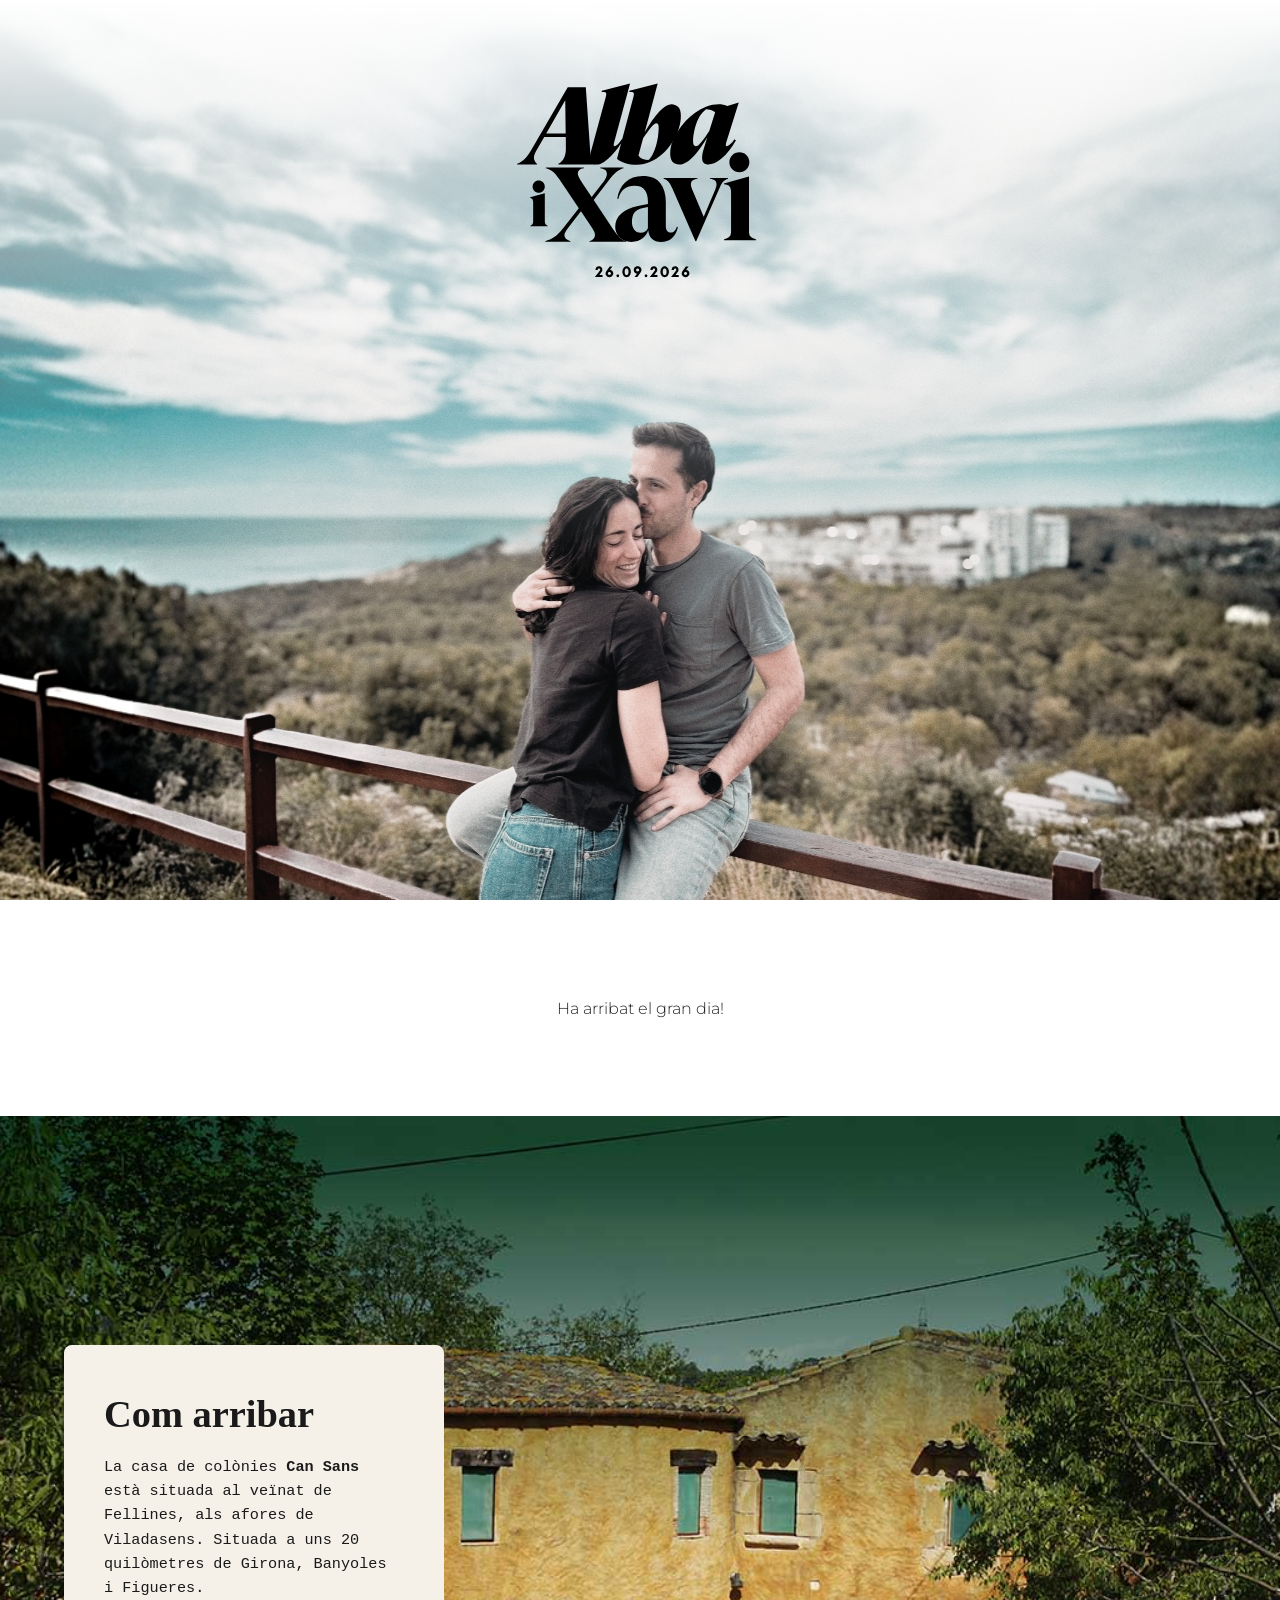
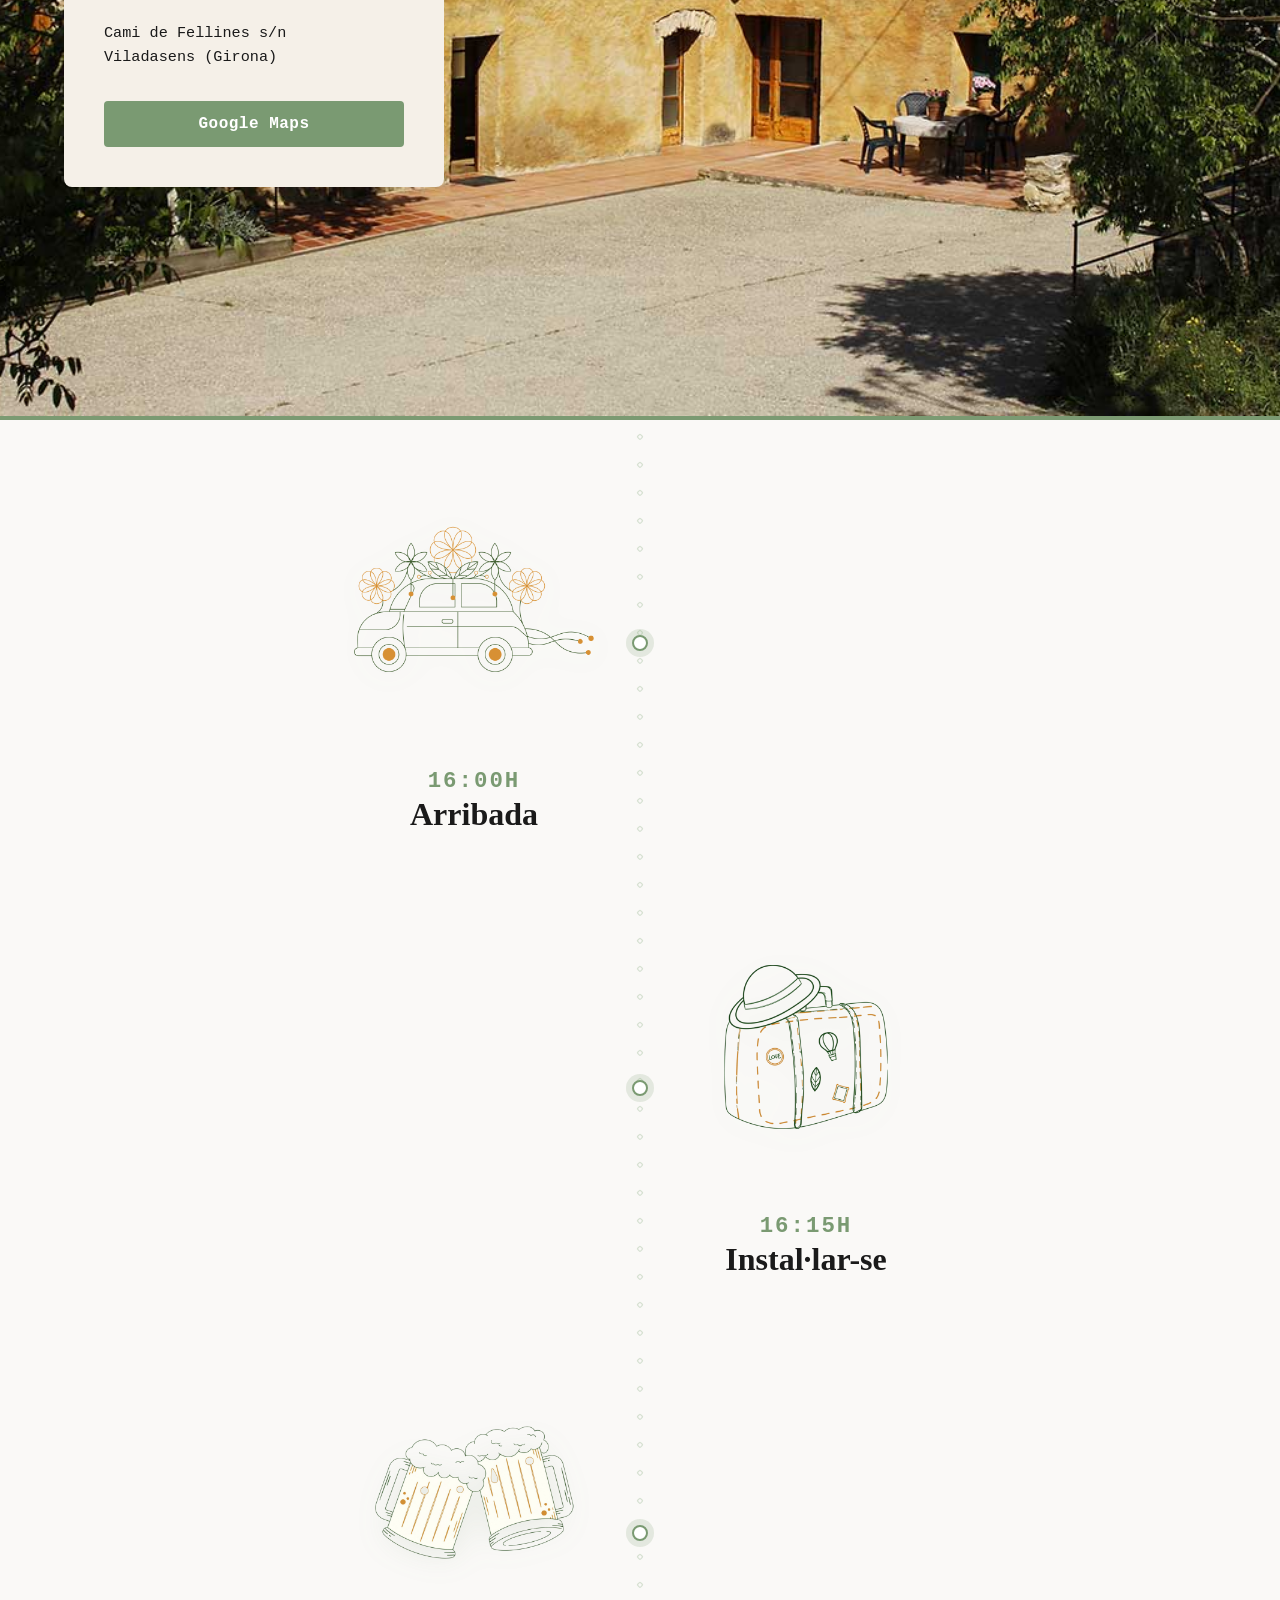
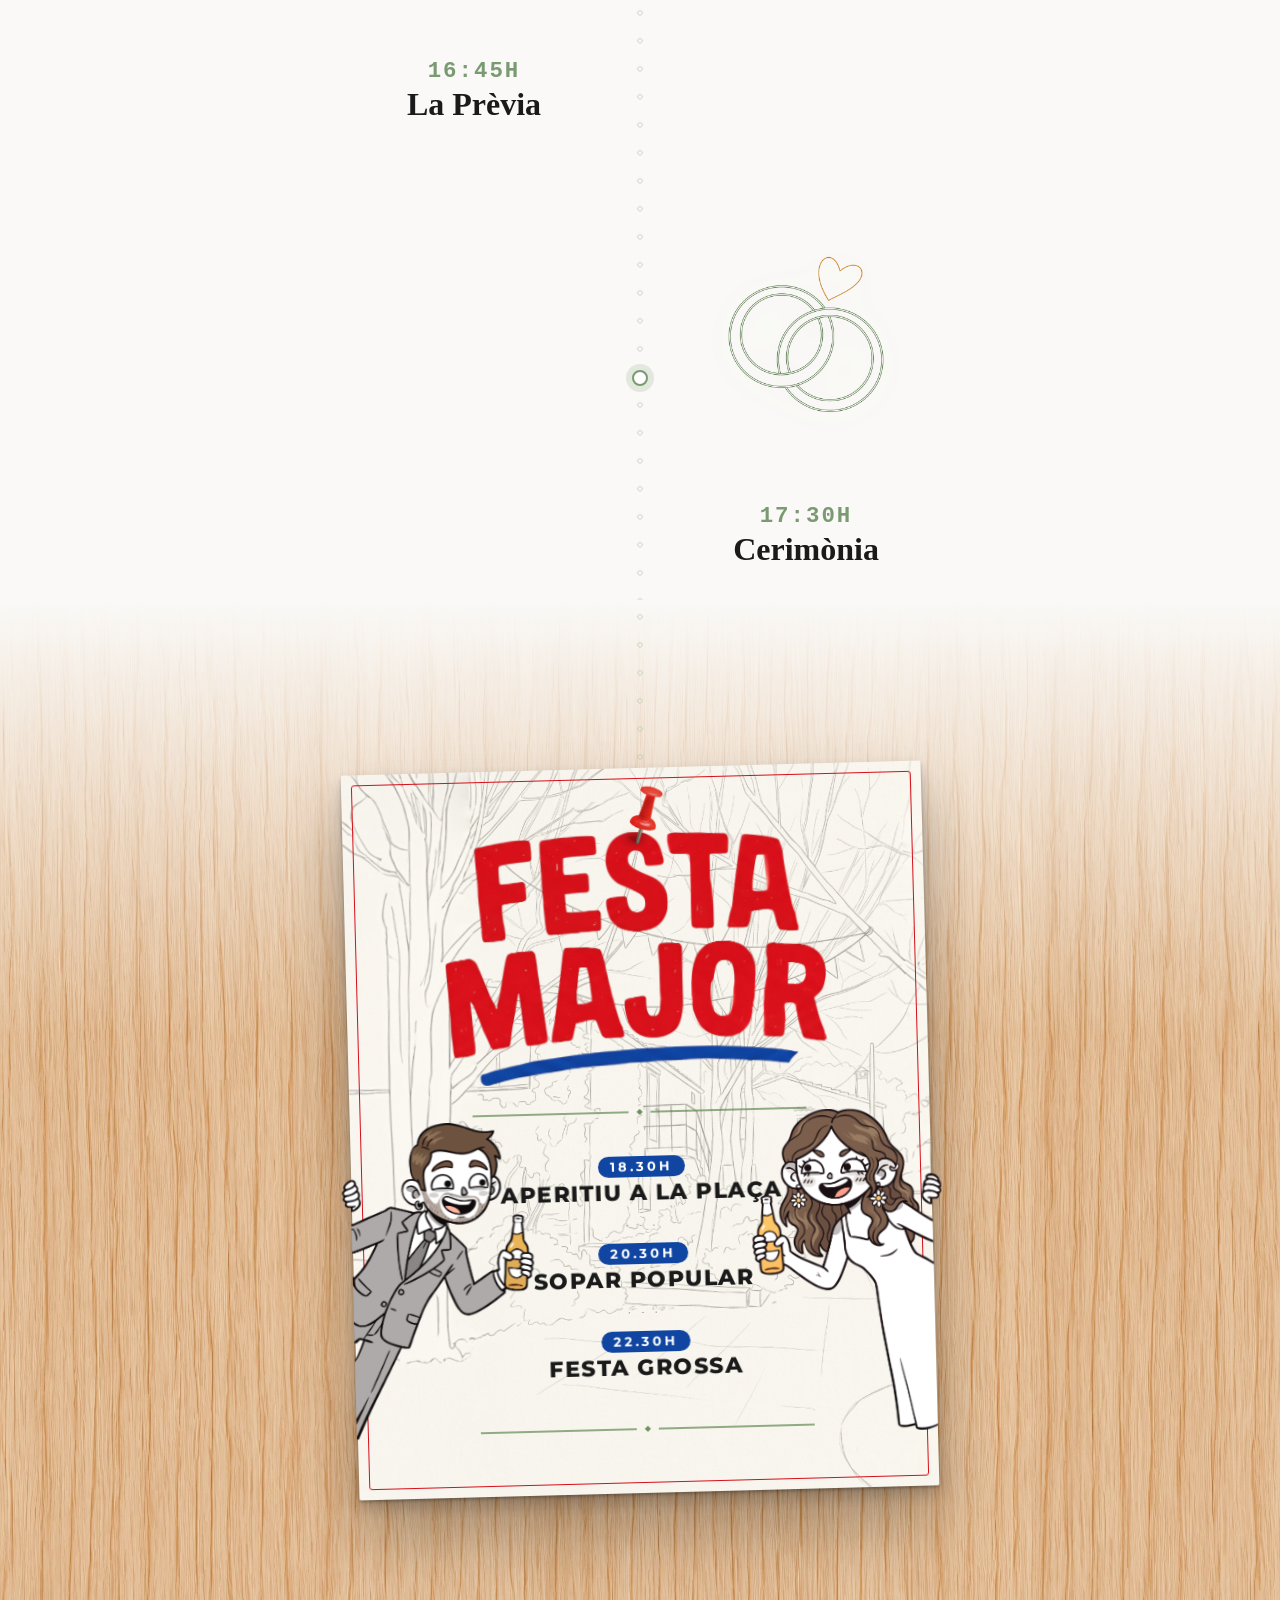
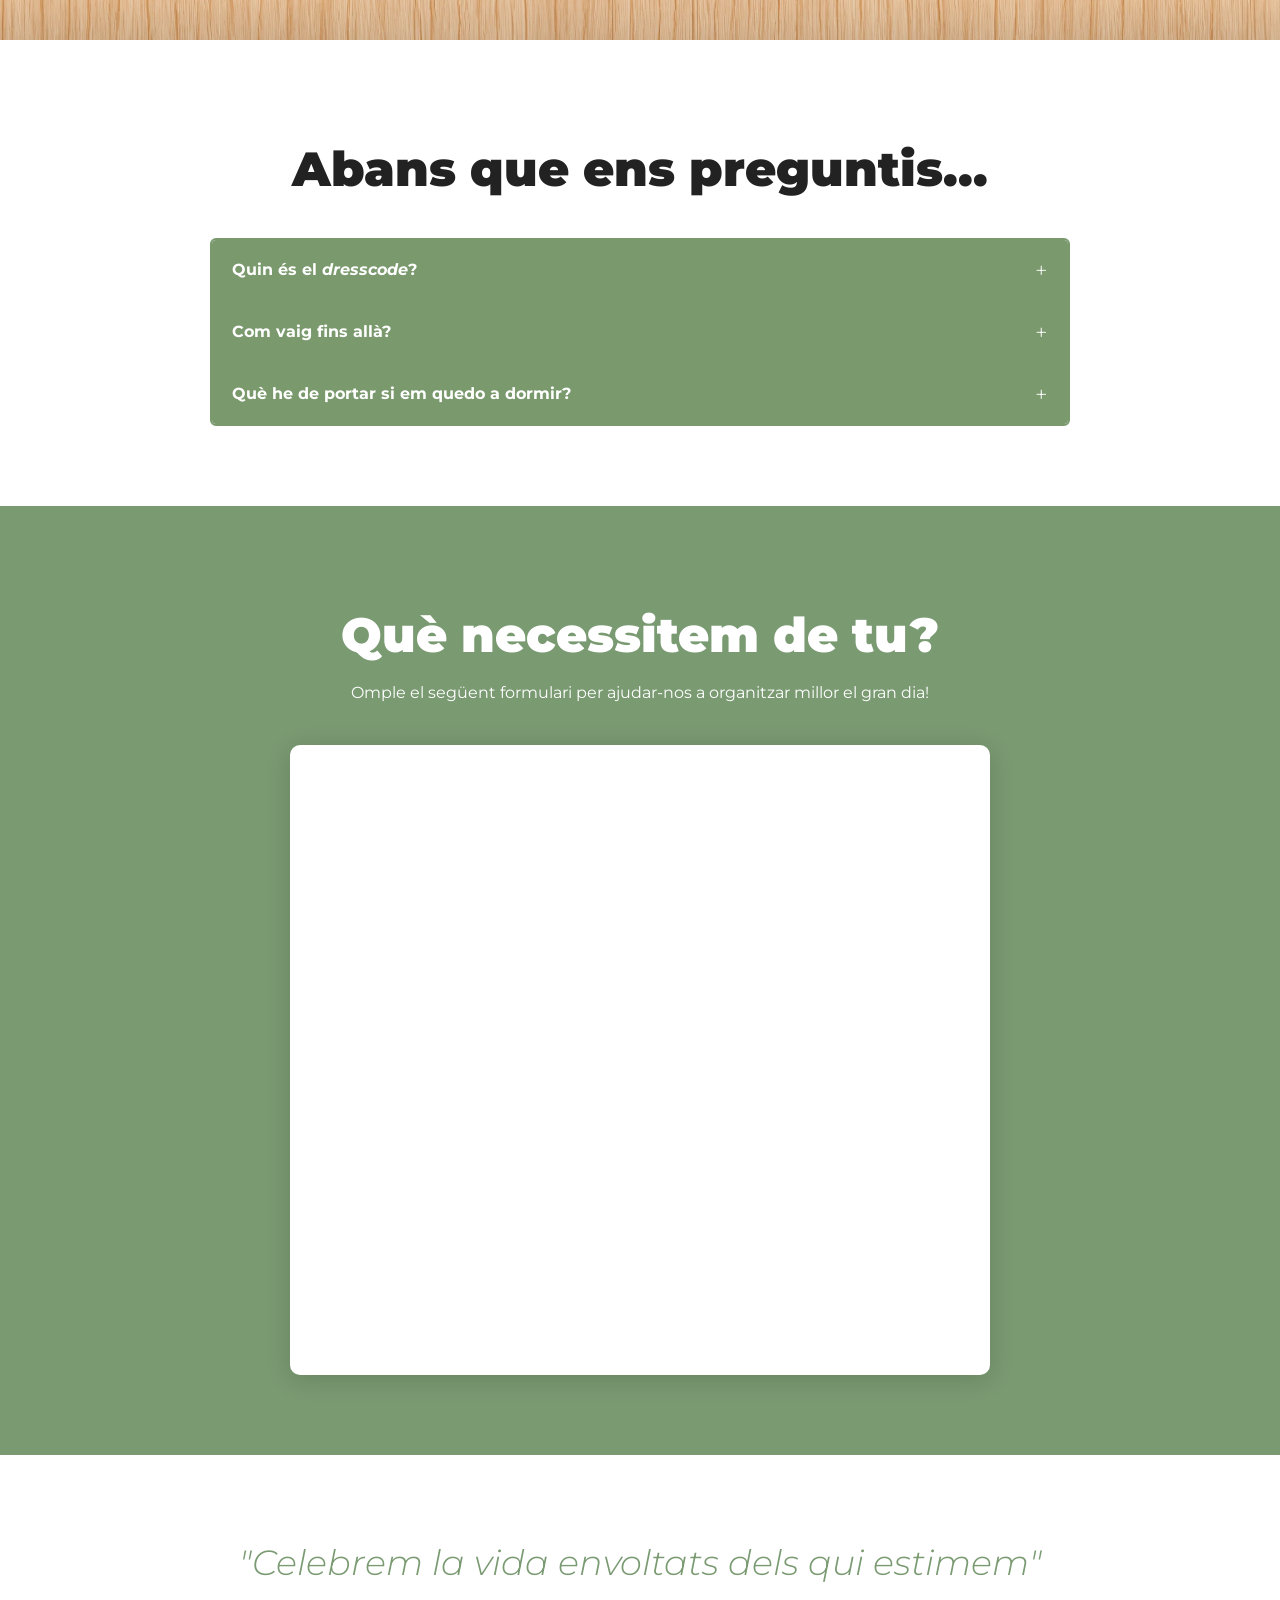
==== commit d49ffe06: "Agregar metadatos de Open Graph para mejorar la integración en redes sociales" ====
--- a/index.html
+++ b/index.html
@@ -5,6 +5,17 @@
   <meta charset="UTF-8">
   <meta name="viewport" content="width=device-width, initial-scale=1.0">
   <title>Casament Alba i Xavi</title>
+
+  <!-- Open Graph / WhatsApp -->
+  <meta property="og:type" content="website">
+  <meta property="og:url" content="https://albaixavi.cat/">
+  <meta property="og:title" content="Casament Alba i Xavi">
+  <meta property="og:description" content="Celebrem la vida envoltats dels qui estimem · 26/09/2026">
+  <meta property="og:image" content="https://albaixavi.cat/assets/img/intro.jpeg">
+  <meta property="og:image:width" content="1200">
+  <meta property="og:image:height" content="630">
+  <meta property="og:locale" content="ca_ES">
+
   <link rel="icon" type="image/png" href="assets/img/festamajor/favicon.png">
   <link rel="stylesheet" href="assets/css/main.css">
 </head>
--- a/assets/css/main.css
+++ b/assets/css/main.css
@@ -589,7 +589,7 @@
 /* ── Festa Major section ── */
 .festa-major-section {
   position: relative;
-  min-height: 100dvh;
+  min-height: 100svh;
   display: flex;
   align-items: center;
   justify-content: center;
@@ -840,7 +840,7 @@
 @media (max-width: 600px) {
   .festa-major-section {
     padding: 60px 0;
-    min-height: 100dvh;
+    min-height: 100svh;
     align-items: center;
   }
 
